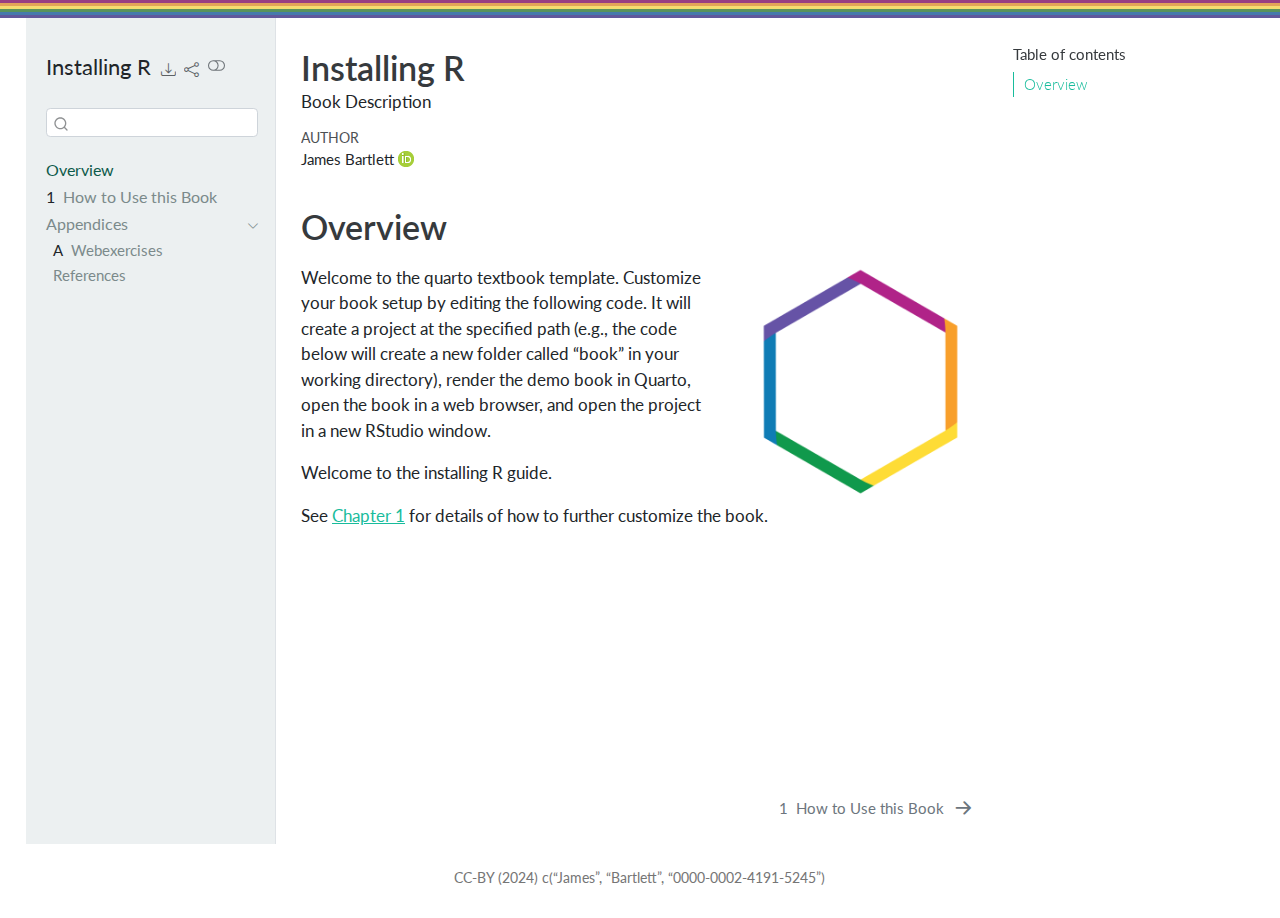
==== docs/index.html @ fb4a8260 "Change initial folder" ====
<!DOCTYPE html>
<html xmlns="http://www.w3.org/1999/xhtml" lang="en" xml:lang="en"><head>

<meta charset="utf-8">
<meta name="generator" content="quarto-1.3.353">

<meta name="viewport" content="width=device-width, initial-scale=1.0, user-scalable=yes">

<meta name="description" content="Book Description">

<title>Installing R</title>
<style>
code{white-space: pre-wrap;}
span.smallcaps{font-variant: small-caps;}
div.columns{display: flex; gap: min(4vw, 1.5em);}
div.column{flex: auto; overflow-x: auto;}
div.hanging-indent{margin-left: 1.5em; text-indent: -1.5em;}
ul.task-list{list-style: none;}
ul.task-list li input[type="checkbox"] {
  width: 0.8em;
  margin: 0 0.8em 0.2em -1em; /* quarto-specific, see https://github.com/quarto-dev/quarto-cli/issues/4556 */ 
  vertical-align: middle;
}
</style>


<script src="site_libs/quarto-nav/quarto-nav.js"></script>
<script src="site_libs/clipboard/clipboard.min.js"></script>
<script src="site_libs/quarto-search/autocomplete.umd.js"></script>
<script src="site_libs/quarto-search/fuse.min.js"></script>
<script src="site_libs/quarto-search/quarto-search.js"></script>
<meta name="quarto:offset" content="./">
<link href="./instructions.html" rel="next">
<link href="./images/logos/logo.png" rel="icon" type="image/png">
<script src="site_libs/quarto-html/quarto.js"></script>
<script src="site_libs/quarto-html/popper.min.js"></script>
<script src="site_libs/quarto-html/tippy.umd.min.js"></script>
<script src="site_libs/quarto-html/anchor.min.js"></script>
<link href="site_libs/quarto-html/tippy.css" rel="stylesheet">
<link href="site_libs/quarto-html/quarto-syntax-highlighting.css" rel="stylesheet" class="quarto-color-scheme" id="quarto-text-highlighting-styles">
<link href="site_libs/quarto-html/quarto-syntax-highlighting-dark.css" rel="prefetch" class="quarto-color-scheme quarto-color-alternate" id="quarto-text-highlighting-styles">
<script src="site_libs/bootstrap/bootstrap.min.js"></script>
<link href="site_libs/bootstrap/bootstrap-icons.css" rel="stylesheet">
<link href="site_libs/bootstrap/bootstrap.min.css" rel="stylesheet" class="quarto-color-scheme" id="quarto-bootstrap" data-mode="light">
<link href="site_libs/bootstrap/bootstrap-dark.min.css" rel="prefetch" class="quarto-color-scheme quarto-color-alternate" id="quarto-bootstrap" data-mode="dark">
<script id="quarto-search-options" type="application/json">{
  "location": "sidebar",
  "copy-button": false,
  "collapse-after": 3,
  "panel-placement": "start",
  "type": "textbox",
  "limit": 20,
  "language": {
    "search-no-results-text": "No results",
    "search-matching-documents-text": "matching documents",
    "search-copy-link-title": "Copy link to search",
    "search-hide-matches-text": "Hide additional matches",
    "search-more-match-text": "more match in this document",
    "search-more-matches-text": "more matches in this document",
    "search-clear-button-title": "Clear",
    "search-detached-cancel-button-title": "Cancel",
    "search-submit-button-title": "Submit"
  }
}</script>


<link rel="stylesheet" href="https://use.fontawesome.com/releases/v5.13.0/css/all.css">
<link rel="stylesheet" href="include/booktem.css">
<link rel="stylesheet" href="include/webex.css">
<link rel="stylesheet" href="include/glossary.css">
<link rel="stylesheet" href="include/style.css">
</head>

<body class="nav-sidebar floating">

<div id="quarto-search-results"></div>
  <header id="quarto-header" class="headroom fixed-top">
  <nav class="quarto-secondary-nav">
    <div class="container-fluid d-flex">
      <button type="button" class="quarto-btn-toggle btn" data-bs-toggle="collapse" data-bs-target="#quarto-sidebar,#quarto-sidebar-glass" aria-controls="quarto-sidebar" aria-expanded="false" aria-label="Toggle sidebar navigation" onclick="if (window.quartoToggleHeadroom) { window.quartoToggleHeadroom(); }">
        <i class="bi bi-layout-text-sidebar-reverse"></i>
      </button>
      <nav class="quarto-page-breadcrumbs" aria-label="breadcrumb"><ol class="breadcrumb"><li class="breadcrumb-item"><a href="./index.html">Overview</a></li></ol></nav>
      <a class="flex-grow-1" role="button" data-bs-toggle="collapse" data-bs-target="#quarto-sidebar,#quarto-sidebar-glass" aria-controls="quarto-sidebar" aria-expanded="false" aria-label="Toggle sidebar navigation" onclick="if (window.quartoToggleHeadroom) { window.quartoToggleHeadroom(); }">      
      </a>
      <button type="button" class="btn quarto-search-button" aria-label="Search" onclick="window.quartoOpenSearch();">
        <i class="bi bi-search"></i>
      </button>
    </div>
  </nav>
</header>
<!-- content -->
<div id="quarto-content" class="quarto-container page-columns page-rows-contents page-layout-article">
<!-- sidebar -->
  <nav id="quarto-sidebar" class="sidebar collapse collapse-horizontal sidebar-navigation floating overflow-auto">
    <div class="pt-lg-2 mt-2 text-left sidebar-header">
    <div class="sidebar-title mb-0 py-0">
      <a href="./">Installing R</a> 
        <div class="sidebar-tools-main tools-wide">
    <div class="dropdown">
      <a href="" title="Download" id="quarto-navigation-tool-dropdown-0" class="quarto-navigation-tool dropdown-toggle px-1" data-bs-toggle="dropdown" aria-expanded="false" aria-label="Download"><i class="bi bi-download"></i></a>
      <ul class="dropdown-menu" aria-labelledby="quarto-navigation-tool-dropdown-0">
          <li>
            <a class="dropdown-item sidebar-tools-main-item" href="./Installing-R.pdf">
              <i class="bi bi-bi-file-pdf pe-1"></i>
            Download PDF
            </a>
          </li>
          <li>
            <a class="dropdown-item sidebar-tools-main-item" href="./Installing-R.epub">
              <i class="bi bi-bi-journal pe-1"></i>
            Download ePub
            </a>
          </li>
      </ul>
    </div>
    <div class="dropdown">
      <a href="" title="Share" id="quarto-navigation-tool-dropdown-1" class="quarto-navigation-tool dropdown-toggle px-1" data-bs-toggle="dropdown" aria-expanded="false" aria-label="Share"><i class="bi bi-share"></i></a>
      <ul class="dropdown-menu" aria-labelledby="quarto-navigation-tool-dropdown-1">
          <li>
            <a class="dropdown-item sidebar-tools-main-item" href="https://twitter.com/intent/tweet?url=|url|">
              <i class="bi bi-bi-twitter pe-1"></i>
            Twitter
            </a>
          </li>
          <li>
            <a class="dropdown-item sidebar-tools-main-item" href="https://www.facebook.com/sharer/sharer.php?u=|url|">
              <i class="bi bi-bi-facebook pe-1"></i>
            Facebook
            </a>
          </li>
          <li>
            <a class="dropdown-item sidebar-tools-main-item" href="https://www.linkedin.com/sharing/share-offsite/?url=|url|">
              <i class="bi bi-bi-linkedin pe-1"></i>
            LinkedIn
            </a>
          </li>
      </ul>
    </div>
  <a href="" class="quarto-color-scheme-toggle quarto-navigation-tool  px-1" onclick="window.quartoToggleColorScheme(); return false;" title="Toggle dark mode"><i class="bi"></i></a>
</div>
    </div>
      </div>
        <div class="mt-2 flex-shrink-0 align-items-center">
        <div class="sidebar-search">
        <div id="quarto-search" class="" title="Search"></div>
        </div>
        </div>
    <div class="sidebar-menu-container"> 
    <ul class="list-unstyled mt-1">
        <li class="sidebar-item">
  <div class="sidebar-item-container"> 
  <a href="./index.html" class="sidebar-item-text sidebar-link active">
 <span class="menu-text">Overview</span></a>
  </div>
</li>
        <li class="sidebar-item">
  <div class="sidebar-item-container"> 
  <a href="./instructions.html" class="sidebar-item-text sidebar-link">
 <span class="menu-text"><span class="chapter-number">1</span>&nbsp; <span class="chapter-title">How to Use this Book</span></span></a>
  </div>
</li>
        <li class="sidebar-item sidebar-item-section">
      <div class="sidebar-item-container"> 
            <a class="sidebar-item-text sidebar-link text-start" data-bs-toggle="collapse" data-bs-target="#quarto-sidebar-section-1" aria-expanded="true">
 <span class="menu-text">Appendices</span></a>
          <a class="sidebar-item-toggle text-start" data-bs-toggle="collapse" data-bs-target="#quarto-sidebar-section-1" aria-expanded="true" aria-label="Toggle section">
            <i class="bi bi-chevron-right ms-2"></i>
          </a> 
      </div>
      <ul id="quarto-sidebar-section-1" class="collapse list-unstyled sidebar-section depth1 show">  
          <li class="sidebar-item">
  <div class="sidebar-item-container"> 
  <a href="./webexercises.html" class="sidebar-item-text sidebar-link">
 <span class="menu-text"><span class="chapter-number">A</span>&nbsp; <span class="chapter-title">Webexercises</span></span></a>
  </div>
</li>
          <li class="sidebar-item">
  <div class="sidebar-item-container"> 
  <a href="./references.html" class="sidebar-item-text sidebar-link">
 <span class="menu-text">References</span></a>
  </div>
</li>
      </ul>
  </li>
    </ul>
    </div>
</nav>
<div id="quarto-sidebar-glass" data-bs-toggle="collapse" data-bs-target="#quarto-sidebar,#quarto-sidebar-glass"></div>
<!-- margin-sidebar -->
    <div id="quarto-margin-sidebar" class="sidebar margin-sidebar">
        <nav id="TOC" role="doc-toc" class="toc-active">
    <h2 id="toc-title">Table of contents</h2>
   
  <ul>
  <li><a href="#overview" id="toc-overview" class="nav-link active" data-scroll-target="#overview">Overview</a></li>
  </ul>
</nav>
    </div>
<!-- main -->
<main class="content" id="quarto-document-content">

<header id="title-block-header" class="quarto-title-block default">
<div class="quarto-title">
<h1 class="title">Installing R</h1>
</div>

<div>
  <div class="description">
    Book Description
  </div>
</div>


<div class="quarto-title-meta">

    <div>
    <div class="quarto-title-meta-heading">Author</div>
    <div class="quarto-title-meta-contents">
             <p>James Bartlett <a href="https://orcid.org/0000-0002-4191-5245" class="quarto-title-author-orcid"> <img src="[data-uri]"></a></p>
          </div>
  </div>
    
  
    
  </div>
  

</header>


<section id="overview" class="level1 unnumbered">
<h1 class="unnumbered">Overview</h1><p><img src="images/logos/logo.png" title="Installing R" class="quarto-cover-image img-fluid"></p>
<p>Welcome to the quarto textbook template. Customize your book setup by editing the following code. It will create a project at the specified path (e.g., the code below will create a new folder called “book” in your working directory), render the demo book in Quarto, open the book in a web browser, and open the project in a new RStudio window.</p>
<p>Welcome to the installing R guide.</p>
<p>See <a href="instructions.html"><span>Chapter&nbsp;1</span></a> for details of how to further customize the book.</p>


</section>

</main> <!-- /main -->
<script>

/* update total correct if #webex-total_correct exists */
update_total_correct = function() {
  console.log("webex: update total_correct");

  var t = document.getElementsByClassName("webex-total_correct");
  for (var i = 0; i < t.length; i++) {
    p = t[i].parentElement;
    var correct = p.getElementsByClassName("webex-correct").length;
    var solvemes = p.getElementsByClassName("webex-solveme").length;
    var radiogroups = p.getElementsByClassName("webex-radiogroup").length;
    var selects = p.getElementsByClassName("webex-select").length;

    t[i].innerHTML = correct + " of " + (solvemes + radiogroups + selects) + " correct";
  }
}

/* webex-solution button toggling function */
b_func = function() {
  console.log("webex: toggle hide");

  var cl = this.parentElement.classList;
  if (cl.contains('open')) {
    cl.remove("open");
  } else {
    cl.add("open");
  }
}

/* check answers */
check_func = function() {
  console.log("webex: check answers");

  var cl = this.parentElement.classList;
  if (cl.contains('unchecked')) {
    cl.remove("unchecked");
    this.innerHTML = "Hide Answers";
  } else {
    cl.add("unchecked");
    this.innerHTML = "Show Answers";
  }
}

/* function for checking solveme answers */
solveme_func = function(e) {
  console.log("webex: check solveme");

  var real_answers = JSON.parse(this.dataset.answer);
  var my_answer = this.value;
  var cl = this.classList;
  if (cl.contains("ignorecase")) {
    my_answer = my_answer.toLowerCase();
  }
  if (cl.contains("nospaces")) {
    my_answer = my_answer.replace(/ /g, "")
  }

  if (my_answer == "") {
    cl.remove("webex-correct");
    cl.remove("webex-incorrect");
  } else if (real_answers.includes(my_answer)) {
    cl.add("webex-correct");
    cl.remove("webex-incorrect");
  } else {
    cl.add("webex-incorrect");
    cl.remove("webex-correct");
  }

  // match numeric answers within a specified tolerance
  if(this.dataset.tol > 0){
    var tol = JSON.parse(this.dataset.tol);
    var matches = real_answers.map(x => Math.abs(x - my_answer) < tol)
    if (matches.reduce((a, b) => a + b, 0) > 0) {
      cl.add("webex-correct");
    } else {
      cl.remove("webex-correct");
    }
  }

  // added regex bit
  if (cl.contains("regex")){
    answer_regex = RegExp(real_answers.join("|"))
    if (answer_regex.test(my_answer)) {
      cl.add("webex-correct");
    }
  }

  update_total_correct();
}

/* function for checking select answers */
select_func = function(e) {
  console.log("webex: check select");

  var cl = this.classList

  /* add style */
  cl.remove("webex-incorrect");
  cl.remove("webex-correct");
  if (this.value == "answer") {
    cl.add("webex-correct");
  } else if (this.value != "blank") {
    cl.add("webex-incorrect");
  }

  update_total_correct();
}

/* function for checking radiogroups answers */
radiogroups_func = function(e) {
  console.log("webex: check radiogroups");

  var checked_button = document.querySelector('input[name=' + this.id + ']:checked');
  var cl = checked_button.parentElement.classList;
  var labels = checked_button.parentElement.parentElement.children;

  /* get rid of styles */
  for (i = 0; i < labels.length; i++) {
    labels[i].classList.remove("webex-incorrect");
    labels[i].classList.remove("webex-correct");
  }

  /* add style */
  if (checked_button.value == "answer") {
    cl.add("webex-correct");
  } else {
    cl.add("webex-incorrect");
  }

  update_total_correct();
}

window.onload = function() {
  console.log("webex onload");
  /* set up solution buttons */
  var buttons = document.getElementsByTagName("button");

  for (var i = 0; i < buttons.length; i++) {
    if (buttons[i].parentElement.classList.contains('webex-solution')) {
      buttons[i].onclick = b_func;
    }
  }

  var check_sections = document.getElementsByClassName("webex-check");
  console.log("check:", check_sections.length);
  for (var i = 0; i < check_sections.length; i++) {
    check_sections[i].classList.add("unchecked");

    let btn = document.createElement("button");
    btn.innerHTML = "Show Answers";
    btn.classList.add("webex-check-button");
    btn.onclick = check_func;
    check_sections[i].appendChild(btn);

    let spn = document.createElement("span");
    spn.classList.add("webex-total_correct");
    check_sections[i].appendChild(spn);
  }

  /* set up webex-solveme inputs */
  var solveme = document.getElementsByClassName("webex-solveme");

  for (var i = 0; i < solveme.length; i++) {
    /* make sure input boxes don't auto-anything */
    solveme[i].setAttribute("autocomplete","off");
    solveme[i].setAttribute("autocorrect", "off");
    solveme[i].setAttribute("autocapitalize", "off");
    solveme[i].setAttribute("spellcheck", "false");
    solveme[i].value = "";

    /* adjust answer for ignorecase or nospaces */
    var cl = solveme[i].classList;
    var real_answer = solveme[i].dataset.answer;
    if (cl.contains("ignorecase")) {
      real_answer = real_answer.toLowerCase();
    }
    if (cl.contains("nospaces")) {
      real_answer = real_answer.replace(/ /g, "");
    }
    solveme[i].dataset.answer = real_answer;

    /* attach checking function */
    solveme[i].onkeyup = solveme_func;
    solveme[i].onchange = solveme_func;

    solveme[i].insertAdjacentHTML("afterend", " <span class='webex-icon'></span>")
  }

  /* set up radiogroups */
  var radiogroups = document.getElementsByClassName("webex-radiogroup");
  for (var i = 0; i < radiogroups.length; i++) {
    radiogroups[i].onchange = radiogroups_func;
  }

  /* set up selects */
  var selects = document.getElementsByClassName("webex-select");
  for (var i = 0; i < selects.length; i++) {
    selects[i].onchange = select_func;
    selects[i].insertAdjacentHTML("afterend", " <span class='webex-icon'></span>")
  }

  update_total_correct();
}

</script>
<script>
// open rdrr links externally ----

var exlinks = document.querySelectorAll("a[href^='https://rdrr.io']");
var exlink_func = function(){
  window.open(this.href);
  return false;
};
for (var i = 0; i < exlinks.length; i++) {
    exlinks[i].addEventListener('click', exlink_func, false);
}

// visible second sidebar in mobile ----

function move_sidebar() {
  var toc = document.getElementById("TOC");
  var small_sidebar = document.querySelector("#quarto-sidebar .sidebar-menu-container");
  var right_sidebar = document.getElementById("quarto-margin-sidebar");

  if (window.innerWidth < 768) {
    small_sidebar.append(toc);
  } else {
    right_sidebar.append(toc);
  }
}
move_sidebar();
window.onresize = move_sidebar;
</script>
<script id="quarto-html-after-body" type="application/javascript">
window.document.addEventListener("DOMContentLoaded", function (event) {
  const toggleBodyColorMode = (bsSheetEl) => {
    const mode = bsSheetEl.getAttribute("data-mode");
    const bodyEl = window.document.querySelector("body");
    if (mode === "dark") {
      bodyEl.classList.add("quarto-dark");
      bodyEl.classList.remove("quarto-light");
    } else {
      bodyEl.classList.add("quarto-light");
      bodyEl.classList.remove("quarto-dark");
    }
  }
  const toggleBodyColorPrimary = () => {
    const bsSheetEl = window.document.querySelector("link#quarto-bootstrap");
    if (bsSheetEl) {
      toggleBodyColorMode(bsSheetEl);
    }
  }
  toggleBodyColorPrimary();  
  const disableStylesheet = (stylesheets) => {
    for (let i=0; i < stylesheets.length; i++) {
      const stylesheet = stylesheets[i];
      stylesheet.rel = 'prefetch';
    }
  }
  const enableStylesheet = (stylesheets) => {
    for (let i=0; i < stylesheets.length; i++) {
      const stylesheet = stylesheets[i];
      stylesheet.rel = 'stylesheet';
    }
  }
  const manageTransitions = (selector, allowTransitions) => {
    const els = window.document.querySelectorAll(selector);
    for (let i=0; i < els.length; i++) {
      const el = els[i];
      if (allowTransitions) {
        el.classList.remove('notransition');
      } else {
        el.classList.add('notransition');
      }
    }
  }
  const toggleColorMode = (alternate) => {
    // Switch the stylesheets
    const alternateStylesheets = window.document.querySelectorAll('link.quarto-color-scheme.quarto-color-alternate');
    manageTransitions('#quarto-margin-sidebar .nav-link', false);
    if (alternate) {
      enableStylesheet(alternateStylesheets);
      for (const sheetNode of alternateStylesheets) {
        if (sheetNode.id === "quarto-bootstrap") {
          toggleBodyColorMode(sheetNode);
        }
      }
    } else {
      disableStylesheet(alternateStylesheets);
      toggleBodyColorPrimary();
    }
    manageTransitions('#quarto-margin-sidebar .nav-link', true);
    // Switch the toggles
    const toggles = window.document.querySelectorAll('.quarto-color-scheme-toggle');
    for (let i=0; i < toggles.length; i++) {
      const toggle = toggles[i];
      if (toggle) {
        if (alternate) {
          toggle.classList.add("alternate");     
        } else {
          toggle.classList.remove("alternate");
        }
      }
    }
    // Hack to workaround the fact that safari doesn't
    // properly recolor the scrollbar when toggling (#1455)
    if (navigator.userAgent.indexOf('Safari') > 0 && navigator.userAgent.indexOf('Chrome') == -1) {
      manageTransitions("body", false);
      window.scrollTo(0, 1);
      setTimeout(() => {
        window.scrollTo(0, 0);
        manageTransitions("body", true);
      }, 40);  
    }
  }
  const isFileUrl = () => { 
    return window.location.protocol === 'file:';
  }
  const hasAlternateSentinel = () => {  
    let styleSentinel = getColorSchemeSentinel();
    if (styleSentinel !== null) {
      return styleSentinel === "alternate";
    } else {
      return false;
    }
  }
  const setStyleSentinel = (alternate) => {
    const value = alternate ? "alternate" : "default";
    if (!isFileUrl()) {
      window.localStorage.setItem("quarto-color-scheme", value);
    } else {
      localAlternateSentinel = value;
    }
  }
  const getColorSchemeSentinel = () => {
    if (!isFileUrl()) {
      const storageValue = window.localStorage.getItem("quarto-color-scheme");
      return storageValue != null ? storageValue : localAlternateSentinel;
    } else {
      return localAlternateSentinel;
    }
  }
  let localAlternateSentinel = 'default';
  // Dark / light mode switch
  window.quartoToggleColorScheme = () => {
    // Read the current dark / light value 
    let toAlternate = !hasAlternateSentinel();
    toggleColorMode(toAlternate);
    setStyleSentinel(toAlternate);
  };
  // Ensure there is a toggle, if there isn't float one in the top right
  if (window.document.querySelector('.quarto-color-scheme-toggle') === null) {
    const a = window.document.createElement('a');
    a.classList.add('top-right');
    a.classList.add('quarto-color-scheme-toggle');
    a.href = "";
    a.onclick = function() { try { window.quartoToggleColorScheme(); } catch {} return false; };
    const i = window.document.createElement("i");
    i.classList.add('bi');
    a.appendChild(i);
    window.document.body.appendChild(a);
  }
  // Switch to dark mode if need be
  if (hasAlternateSentinel()) {
    toggleColorMode(true);
  } else {
    toggleColorMode(false);
  }
  const icon = "";
  const anchorJS = new window.AnchorJS();
  anchorJS.options = {
    placement: 'right',
    icon: icon
  };
  anchorJS.add('.anchored');
  const isCodeAnnotation = (el) => {
    for (const clz of el.classList) {
      if (clz.startsWith('code-annotation-')) {                     
        return true;
      }
    }
    return false;
  }
  const clipboard = new window.ClipboardJS('.code-copy-button', {
    text: function(trigger) {
      const codeEl = trigger.previousElementSibling.cloneNode(true);
      for (const childEl of codeEl.children) {
        if (isCodeAnnotation(childEl)) {
          childEl.remove();
        }
      }
      return codeEl.innerText;
    }
  });
  clipboard.on('success', function(e) {
    // button target
    const button = e.trigger;
    // don't keep focus
    button.blur();
    // flash "checked"
    button.classList.add('code-copy-button-checked');
    var currentTitle = button.getAttribute("title");
    button.setAttribute("title", "Copied!");
    let tooltip;
    if (window.bootstrap) {
      button.setAttribute("data-bs-toggle", "tooltip");
      button.setAttribute("data-bs-placement", "left");
      button.setAttribute("data-bs-title", "Copied!");
      tooltip = new bootstrap.Tooltip(button, 
        { trigger: "manual", 
          customClass: "code-copy-button-tooltip",
          offset: [0, -8]});
      tooltip.show();    
    }
    setTimeout(function() {
      if (tooltip) {
        tooltip.hide();
        button.removeAttribute("data-bs-title");
        button.removeAttribute("data-bs-toggle");
        button.removeAttribute("data-bs-placement");
      }
      button.setAttribute("title", currentTitle);
      button.classList.remove('code-copy-button-checked');
    }, 1000);
    // clear code selection
    e.clearSelection();
  });
  function tippyHover(el, contentFn) {
    const config = {
      allowHTML: true,
      content: contentFn,
      maxWidth: 500,
      delay: 100,
      arrow: false,
      appendTo: function(el) {
          return el.parentElement;
      },
      interactive: true,
      interactiveBorder: 10,
      theme: 'quarto',
      placement: 'bottom-start'
    };
    window.tippy(el, config); 
  }
  const noterefs = window.document.querySelectorAll('a[role="doc-noteref"]');
  for (var i=0; i<noterefs.length; i++) {
    const ref = noterefs[i];
    tippyHover(ref, function() {
      // use id or data attribute instead here
      let href = ref.getAttribute('data-footnote-href') || ref.getAttribute('href');
      try { href = new URL(href).hash; } catch {}
      const id = href.replace(/^#\/?/, "");
      const note = window.document.getElementById(id);
      return note.innerHTML;
    });
  }
      let selectedAnnoteEl;
      const selectorForAnnotation = ( cell, annotation) => {
        let cellAttr = 'data-code-cell="' + cell + '"';
        let lineAttr = 'data-code-annotation="' +  annotation + '"';
        const selector = 'span[' + cellAttr + '][' + lineAttr + ']';
        return selector;
      }
      const selectCodeLines = (annoteEl) => {
        const doc = window.document;
        const targetCell = annoteEl.getAttribute("data-target-cell");
        const targetAnnotation = annoteEl.getAttribute("data-target-annotation");
        const annoteSpan = window.document.querySelector(selectorForAnnotation(targetCell, targetAnnotation));
        const lines = annoteSpan.getAttribute("data-code-lines").split(",");
        const lineIds = lines.map((line) => {
          return targetCell + "-" + line;
        })
        let top = null;
        let height = null;
        let parent = null;
        if (lineIds.length > 0) {
            //compute the position of the single el (top and bottom and make a div)
            const el = window.document.getElementById(lineIds[0]);
            top = el.offsetTop;
            height = el.offsetHeight;
            parent = el.parentElement.parentElement;
          if (lineIds.length > 1) {
            const lastEl = window.document.getElementById(lineIds[lineIds.length - 1]);
            const bottom = lastEl.offsetTop + lastEl.offsetHeight;
            height = bottom - top;
          }
          if (top !== null && height !== null && parent !== null) {
            // cook up a div (if necessary) and position it 
            let div = window.document.getElementById("code-annotation-line-highlight");
            if (div === null) {
              div = window.document.createElement("div");
              div.setAttribute("id", "code-annotation-line-highlight");
              div.style.position = 'absolute';
              parent.appendChild(div);
            }
            div.style.top = top - 2 + "px";
            div.style.height = height + 4 + "px";
            let gutterDiv = window.document.getElementById("code-annotation-line-highlight-gutter");
            if (gutterDiv === null) {
              gutterDiv = window.document.createElement("div");
              gutterDiv.setAttribute("id", "code-annotation-line-highlight-gutter");
              gutterDiv.style.position = 'absolute';
              const codeCell = window.document.getElementById(targetCell);
              const gutter = codeCell.querySelector('.code-annotation-gutter');
              gutter.appendChild(gutterDiv);
            }
            gutterDiv.style.top = top - 2 + "px";
            gutterDiv.style.height = height + 4 + "px";
          }
          selectedAnnoteEl = annoteEl;
        }
      };
      const unselectCodeLines = () => {
        const elementsIds = ["code-annotation-line-highlight", "code-annotation-line-highlight-gutter"];
        elementsIds.forEach((elId) => {
          const div = window.document.getElementById(elId);
          if (div) {
            div.remove();
          }
        });
        selectedAnnoteEl = undefined;
      };
      // Attach click handler to the DT
      const annoteDls = window.document.querySelectorAll('dt[data-target-cell]');
      for (const annoteDlNode of annoteDls) {
        annoteDlNode.addEventListener('click', (event) => {
          const clickedEl = event.target;
          if (clickedEl !== selectedAnnoteEl) {
            unselectCodeLines();
            const activeEl = window.document.querySelector('dt[data-target-cell].code-annotation-active');
            if (activeEl) {
              activeEl.classList.remove('code-annotation-active');
            }
            selectCodeLines(clickedEl);
            clickedEl.classList.add('code-annotation-active');
          } else {
            // Unselect the line
            unselectCodeLines();
            clickedEl.classList.remove('code-annotation-active');
          }
        });
      }
  const findCites = (el) => {
    const parentEl = el.parentElement;
    if (parentEl) {
      const cites = parentEl.dataset.cites;
      if (cites) {
        return {
          el,
          cites: cites.split(' ')
        };
      } else {
        return findCites(el.parentElement)
      }
    } else {
      return undefined;
    }
  };
  var bibliorefs = window.document.querySelectorAll('a[role="doc-biblioref"]');
  for (var i=0; i<bibliorefs.length; i++) {
    const ref = bibliorefs[i];
    const citeInfo = findCites(ref);
    if (citeInfo) {
      tippyHover(citeInfo.el, function() {
        var popup = window.document.createElement('div');
        citeInfo.cites.forEach(function(cite) {
          var citeDiv = window.document.createElement('div');
          citeDiv.classList.add('hanging-indent');
          citeDiv.classList.add('csl-entry');
          var biblioDiv = window.document.getElementById('ref-' + cite);
          if (biblioDiv) {
            citeDiv.innerHTML = biblioDiv.innerHTML;
          }
          popup.appendChild(citeDiv);
        });
        return popup.innerHTML;
      });
    }
  }
});
</script>
<nav class="page-navigation">
  <div class="nav-page nav-page-previous">
  </div>
  <div class="nav-page nav-page-next">
      <a href="./instructions.html" class="pagination-link">
        <span class="nav-page-text"><span class="chapter-number">1</span>&nbsp; <span class="chapter-title">How to Use this Book</span></span> <i class="bi bi-arrow-right-short"></i>
      </a>
  </div>
</nav>
</div> <!-- /content -->
<footer class="footer">
  <div class="nav-footer">
    <div class="nav-footer-left">
      &nbsp;
    </div>   
    <div class="nav-footer-center">CC-BY (2024) c(“James”, “Bartlett”, “0000-0002-4191-5245”)</div>
    <div class="nav-footer-right">
      &nbsp;
    </div>
  </div>
</footer>



</body></html>
---- docs/site_libs/quarto-html/tippy.css ----
.tippy-box[data-animation=fade][data-state=hidden]{opacity:0}[data-tippy-root]{max-width:calc(100vw - 10px)}.tippy-box{position:relative;background-color:#333;color:#fff;border-radius:4px;font-size:14px;line-height:1.4;white-space:normal;outline:0;transition-property:transform,visibility,opacity}.tippy-box[data-placement^=top]>.tippy-arrow{bottom:0}.tippy-box[data-placement^=top]>.tippy-arrow:before{bottom:-7px;left:0;border-width:8px 8px 0;border-top-color:initial;transform-origin:center top}.tippy-box[data-placement^=bottom]>.tippy-arrow{top:0}.tippy-box[data-placement^=bottom]>.tippy-arrow:before{top:-7px;left:0;border-width:0 8px 8px;border-bottom-color:initial;transform-origin:center bottom}.tippy-box[data-placement^=left]>.tippy-arrow{right:0}.tippy-box[data-placement^=left]>.tippy-arrow:before{border-width:8px 0 8px 8px;border-left-color:initial;right:-7px;transform-origin:center left}.tippy-box[data-placement^=right]>.tippy-arrow{left:0}.tippy-box[data-placement^=right]>.tippy-arrow:before{left:-7px;border-width:8px 8px 8px 0;border-right-color:initial;transform-origin:center right}.tippy-box[data-inertia][data-state=visible]{transition-timing-function:cubic-bezier(.54,1.5,.38,1.11)}.tippy-arrow{width:16px;height:16px;color:#333}.tippy-arrow:before{content:"";position:absolute;border-color:transparent;border-style:solid}.tippy-content{position:relative;padding:5px 9px;z-index:1}
---- docs/site_libs/quarto-html/quarto-syntax-highlighting.css ----
/* quarto syntax highlight colors */
:root {
  --quarto-hl-ot-color: #d91e18;
  --quarto-hl-at-color: #a55a00;
  --quarto-hl-ss-color: #008000;
  --quarto-hl-an-color: #696969;
  --quarto-hl-fu-color: #06287e;
  --quarto-hl-st-color: #008000;
  --quarto-hl-cf-color: #d91e18;
  --quarto-hl-op-color: #00769e;
  --quarto-hl-er-color: #7928a1;
  --quarto-hl-bn-color: #7928a1;
  --quarto-hl-al-color: #7928a1;
  --quarto-hl-va-color: #a55a00;
  --quarto-hl-bu-color: inherit;
  --quarto-hl-ex-color: inherit;
  --quarto-hl-pp-color: #7928a1;
  --quarto-hl-in-color: #696969;
  --quarto-hl-vs-color: #008000;
  --quarto-hl-wa-color: #696969;
  --quarto-hl-do-color: #696969;
  --quarto-hl-im-color: inherit;
  --quarto-hl-ch-color: #008000;
  --quarto-hl-dt-color: #7928a1;
  --quarto-hl-fl-color: #a55a00;
  --quarto-hl-co-color: #696969;
  --quarto-hl-cv-color: #696969;
  --quarto-hl-cn-color: #d91e18;
  --quarto-hl-sc-color: #00769e;
  --quarto-hl-dv-color: #7928a1;
  --quarto-hl-kw-color: #d91e18;
}

/* other quarto variables */
:root {
  --quarto-font-monospace: SFMono-Regular, Menlo, Monaco, Consolas, "Liberation Mono", "Courier New", monospace;
}

pre > code.sourceCode > span {
  color: #545454;
}

code span {
  color: #545454;
}

code.sourceCode > span {
  color: #545454;
}

div.sourceCode,
div.sourceCode pre.sourceCode {
  color: #545454;
}

code span.ot {
  color: #d91e18;
  font-style: inherit;
}

code span.at {
  color: #a55a00;
  font-style: inherit;
}

code span.ss {
  color: #008000;
  font-style: inherit;
}

code span.an {
  color: #696969;
  font-style: inherit;
}

code span.fu {
  color: #06287e;
  font-style: inherit;
}

code span.st {
  color: #008000;
  font-style: inherit;
}

code span.cf {
  color: #d91e18;
  font-style: inherit;
}

code span.op {
  color: #00769e;
  font-style: inherit;
}

code span.er {
  color: #7928a1;
  font-style: inherit;
}

code span.bn {
  color: #7928a1;
  font-style: inherit;
}

code span.al {
  color: #7928a1;
  font-style: inherit;
}

code span.va {
  color: #a55a00;
  font-style: inherit;
}

code span.bu {
  font-style: inherit;
}

code span.ex {
  font-style: inherit;
}

code span.pp {
  color: #7928a1;
  font-style: inherit;
}

code span.in {
  color: #696969;
  font-style: inherit;
}

code span.vs {
  color: #008000;
  font-style: inherit;
}

code span.wa {
  color: #696969;
  font-style: italic;
}

code span.do {
  color: #696969;
  font-style: italic;
}

code span.im {
  font-style: inherit;
}

code span.ch {
  color: #008000;
  font-style: inherit;
}

code span.dt {
  color: #7928a1;
  font-style: inherit;
}

code span.fl {
  color: #a55a00;
  font-style: inherit;
}

code span.co {
  color: #696969;
  font-style: inherit;
}

code span.cv {
  color: #696969;
  font-style: italic;
}

code span.cn {
  color: #d91e18;
  font-style: inherit;
}

code span.sc {
  color: #00769e;
  font-style: inherit;
}

code span.dv {
  color: #7928a1;
  font-style: inherit;
}

code span.kw {
  color: #d91e18;
  font-style: inherit;
}

.prevent-inlining {
  content: "</";
}

/*# sourceMappingURL=debc5d5d77c3f9108843748ff7464032.css.map */
---- docs/site_libs/quarto-html/quarto-syntax-highlighting-dark.css ----
/* quarto syntax highlight colors */
:root {
  --quarto-hl-ot-color: #ffa07a;
  --quarto-hl-at-color: #ffd700;
  --quarto-hl-ss-color: #abe338;
  --quarto-hl-an-color: #d4d0ab;
  --quarto-hl-fu-color: #ffd700;
  --quarto-hl-st-color: #abe338;
  --quarto-hl-cf-color: #ffa07a;
  --quarto-hl-op-color: #00e0e0;
  --quarto-hl-er-color: #dcc6e0;
  --quarto-hl-bn-color: #dcc6e0;
  --quarto-hl-al-color: #dcc6e0;
  --quarto-hl-va-color: #f5ab35;
  --quarto-hl-bu-color: #f5ab35;
  --quarto-hl-ex-color: #ffd700;
  --quarto-hl-pp-color: #dcc6e0;
  --quarto-hl-in-color: #d4d0ab;
  --quarto-hl-vs-color: #abe338;
  --quarto-hl-wa-color: #d4d0ab;
  --quarto-hl-do-color: #d4d0ab;
  --quarto-hl-im-color: #f8f8f2;
  --quarto-hl-ch-color: #abe338;
  --quarto-hl-dt-color: #dcc6e0;
  --quarto-hl-fl-color: #f5ab35;
  --quarto-hl-co-color: #d4d0ab;
  --quarto-hl-cv-color: #d4d0ab;
  --quarto-hl-cn-color: #ffa07a;
  --quarto-hl-sc-color: #00e0e0;
  --quarto-hl-dv-color: #dcc6e0;
  --quarto-hl-kw-color: #ffa07a;
}

/* other quarto variables */
:root {
  --quarto-font-monospace: SFMono-Regular, Menlo, Monaco, Consolas, "Liberation Mono", "Courier New", monospace;
}

pre > code.sourceCode > span {
  color: #f8f8f2;
}

code span {
  color: #f8f8f2;
}

code.sourceCode > span {
  color: #f8f8f2;
}

div.sourceCode,
div.sourceCode pre.sourceCode {
  color: #f8f8f2;
}

code span.ot {
  color: #ffa07a;
  font-style: inherit;
}

code span.at {
  color: #ffd700;
  font-style: inherit;
}

code span.ss {
  color: #abe338;
  font-style: inherit;
}

code span.an {
  color: #d4d0ab;
  font-style: inherit;
}

code span.fu {
  color: #ffd700;
  font-style: inherit;
}

code span.st {
  color: #abe338;
  font-style: inherit;
}

code span.cf {
  color: #ffa07a;
  font-style: inherit;
}

code span.op {
  color: #00e0e0;
  font-style: inherit;
}

code span.er {
  color: #dcc6e0;
  font-style: inherit;
}

code span.bn {
  color: #dcc6e0;
  font-style: inherit;
}

code span.al {
  color: #dcc6e0;
  font-style: inherit;
}

code span.va {
  color: #f5ab35;
  font-style: inherit;
}

code span.bu {
  color: #f5ab35;
  font-style: inherit;
}

code span.ex {
  color: #ffd700;
  font-style: inherit;
}

code span.pp {
  color: #dcc6e0;
  font-style: inherit;
}

code span.in {
  color: #d4d0ab;
  font-style: inherit;
}

code span.vs {
  color: #abe338;
  font-style: inherit;
}

code span.wa {
  color: #d4d0ab;
  font-style: italic;
}

code span.do {
  color: #d4d0ab;
  font-style: italic;
}

code span.im {
  color: #f8f8f2;
  font-style: inherit;
}

code span.ch {
  color: #abe338;
  font-style: inherit;
}

code span.dt {
  color: #dcc6e0;
  font-style: inherit;
}

code span.fl {
  color: #f5ab35;
  font-style: inherit;
}

code span.co {
  color: #d4d0ab;
  font-style: inherit;
}

code span.cv {
  color: #d4d0ab;
  font-style: italic;
}

code span.cn {
  color: #ffa07a;
  font-style: inherit;
}

code span.sc {
  color: #00e0e0;
  font-style: inherit;
}

code span.dv {
  color: #dcc6e0;
  font-style: inherit;
}

code span.kw {
  color: #ffa07a;
  font-style: inherit;
}

.prevent-inlining {
  content: "</";
}

/*# sourceMappingURL=935a306eefa94366c21e1a970dddb765.css.map */
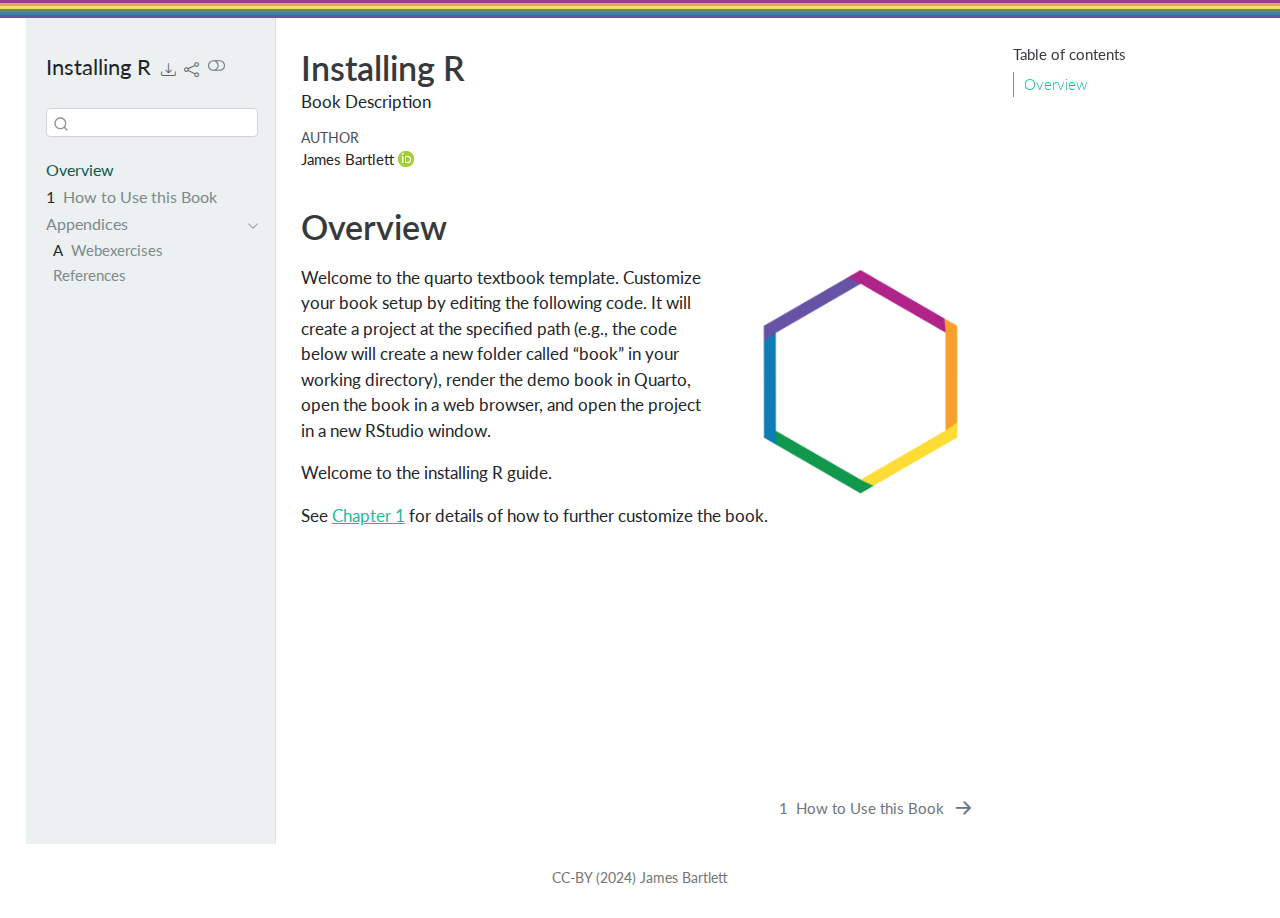
==== commit 216474d9: "Change footer" ====
--- a/docs/index.html
+++ b/docs/index.html
@@ -836,7 +836,7 @@
     <div class="nav-footer-left">
       &nbsp;
     </div>   
-    <div class="nav-footer-center">CC-BY (2024) c(“James”, “Bartlett”, “0000-0002-4191-5245”)</div>
+    <div class="nav-footer-center">CC-BY (2024) James Bartlett</div>
     <div class="nav-footer-right">
       &nbsp;
     </div>
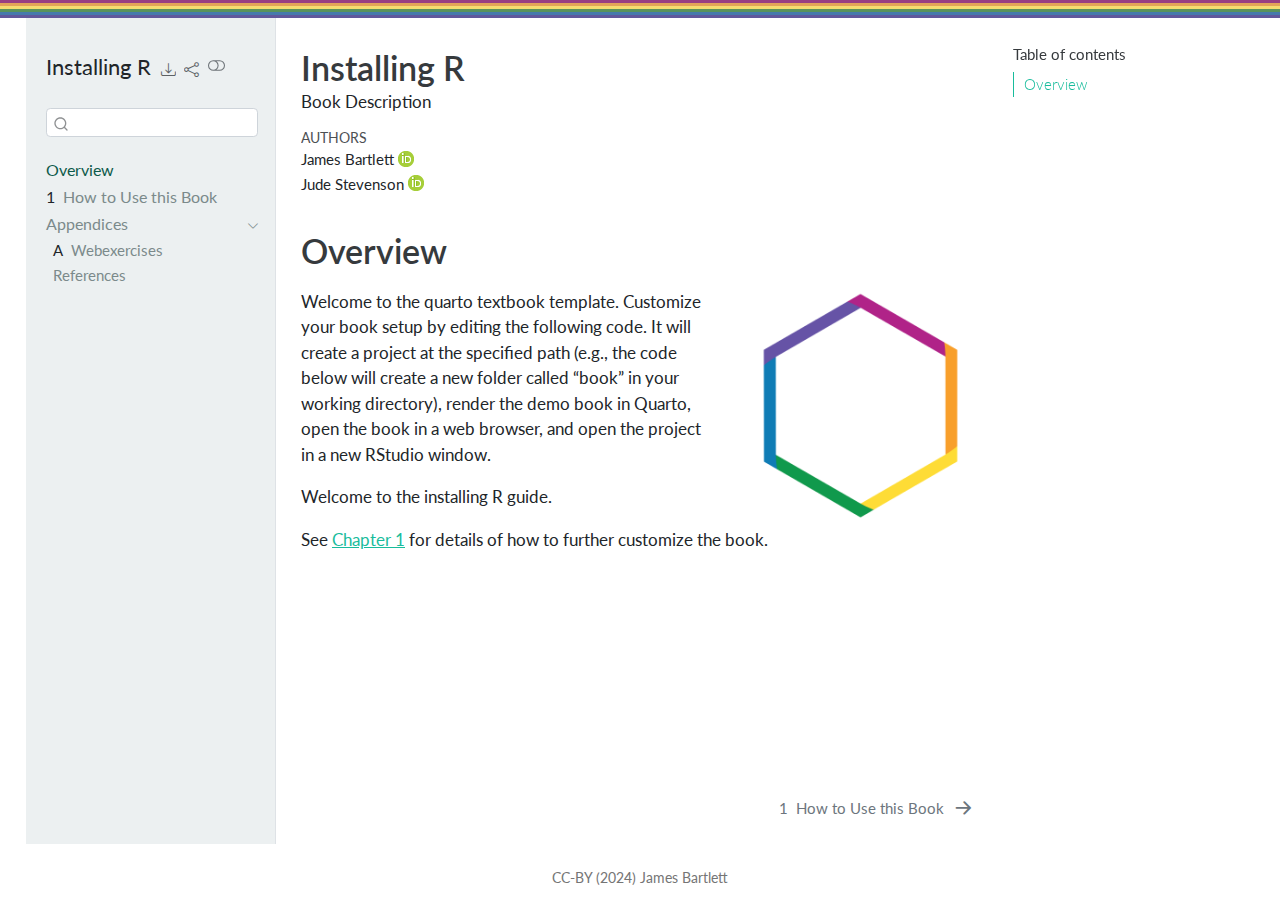
==== commit 06f0df8b: "Add Jude as an author" ====
--- a/docs/index.html
+++ b/docs/index.html
@@ -215,9 +215,10 @@
 <div class="quarto-title-meta">
 
     <div>
-    <div class="quarto-title-meta-heading">Author</div>
+    <div class="quarto-title-meta-heading">Authors</div>
     <div class="quarto-title-meta-contents">
              <p>James Bartlett <a href="https://orcid.org/0000-0002-4191-5245" class="quarto-title-author-orcid"> <img src="[data-uri]"></a></p>
+             <p>Jude Stevenson <a href="https://orcid.org/0000-0002-4191-5245" class="quarto-title-author-orcid"> <img src="[data-uri]"></a></p>
           </div>
   </div>
     
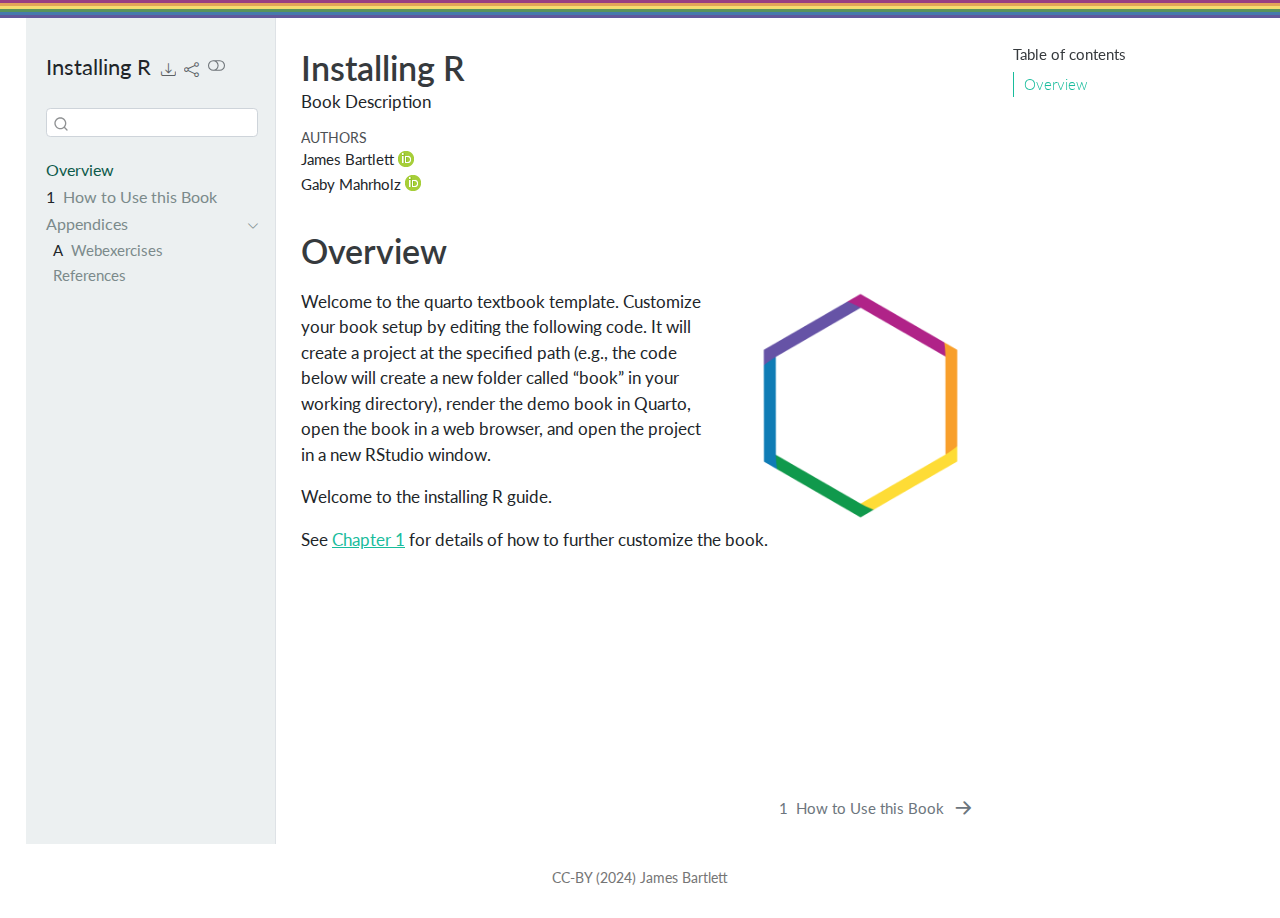
==== commit 00721d9a: "Update footer" ====
--- a/docs/index.html
+++ b/docs/index.html
@@ -218,7 +218,7 @@
     <div class="quarto-title-meta-heading">Authors</div>
     <div class="quarto-title-meta-contents">
              <p>James Bartlett <a href="https://orcid.org/0000-0002-4191-5245" class="quarto-title-author-orcid"> <img src="[data-uri]"></a></p>
-             <p>Jude Stevenson <a href="https://orcid.org/0000-0002-4191-5245" class="quarto-title-author-orcid"> <img src="[data-uri]"></a></p>
+             <p>Gaby Mahrholz <a href="https://orcid.org/0000-0002-4191-5245" class="quarto-title-author-orcid"> <img src="[data-uri]"></a></p>
           </div>
   </div>
     
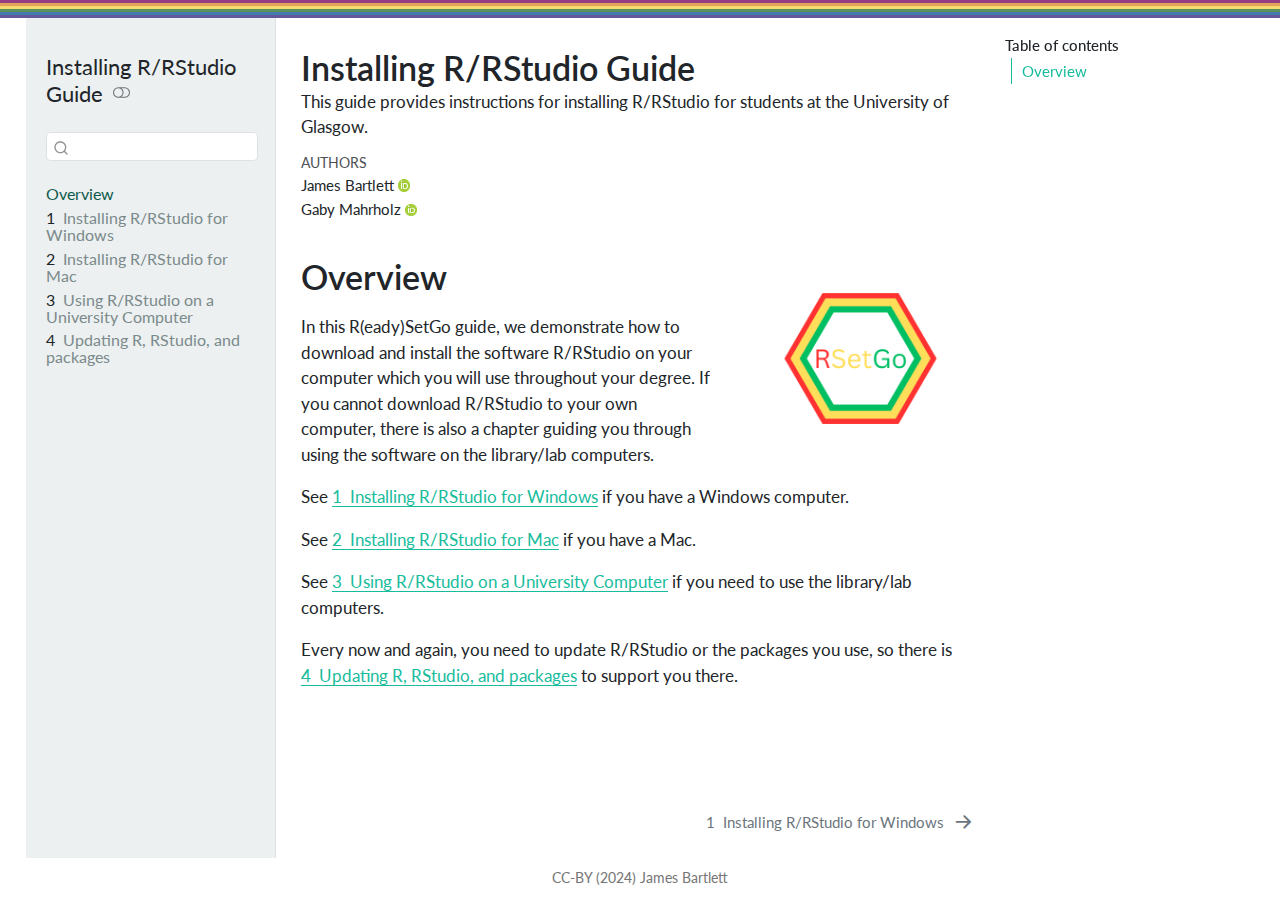
==== commit 1a6d58de: "library computer chapter tidied" ====
--- a/docs/index.html
+++ b/docs/index.html
@@ -2,13 +2,15 @@
 <html xmlns="http://www.w3.org/1999/xhtml" lang="en" xml:lang="en"><head>
 
 <meta charset="utf-8">
-<meta name="generator" content="quarto-1.3.353">
+<meta name="generator" content="quarto-1.4.555">
 
 <meta name="viewport" content="width=device-width, initial-scale=1.0, user-scalable=yes">
 
-<meta name="description" content="Book Description">
-
-<title>Installing R</title>
+<meta name="author" content="James Bartlett">
+<meta name="author" content="Gaby Mahrholz">
+<meta name="description" content="This guide provides instructions for installing R/RStudio for students at the University of Glasgow.">
+
+<title>Installing R/RStudio Guide</title>
 <style>
 code{white-space: pre-wrap;}
 span.smallcaps{font-variant: small-caps;}
@@ -30,7 +32,7 @@
 <script src="site_libs/quarto-search/fuse.min.js"></script>
 <script src="site_libs/quarto-search/quarto-search.js"></script>
 <meta name="quarto:offset" content="./">
-<link href="./instructions.html" rel="next">
+<link href="./installing-r-windows.html" rel="next">
 <link href="./images/logos/logo.png" rel="icon" type="image/png">
 <script src="site_libs/quarto-html/quarto.js"></script>
 <script src="site_libs/quarto-html/popper.min.js"></script>
@@ -43,13 +45,22 @@
 <link href="site_libs/bootstrap/bootstrap-icons.css" rel="stylesheet">
 <link href="site_libs/bootstrap/bootstrap.min.css" rel="stylesheet" class="quarto-color-scheme" id="quarto-bootstrap" data-mode="light">
 <link href="site_libs/bootstrap/bootstrap-dark.min.css" rel="prefetch" class="quarto-color-scheme quarto-color-alternate" id="quarto-bootstrap" data-mode="dark">
+<script src="site_libs/quarto-contrib/glightbox/glightbox.min.js"></script>
+<link href="site_libs/quarto-contrib/glightbox/glightbox.min.css" rel="stylesheet">
+<link href="site_libs/quarto-contrib/glightbox/lightbox.css" rel="stylesheet">
 <script id="quarto-search-options" type="application/json">{
   "location": "sidebar",
   "copy-button": false,
   "collapse-after": 3,
   "panel-placement": "start",
   "type": "textbox",
-  "limit": 20,
+  "limit": 50,
+  "keyboard-shortcut": [
+    "f",
+    "/",
+    "s"
+  ],
+  "show-item-context": false,
   "language": {
     "search-no-results-text": "No results",
     "search-matching-documents-text": "matching documents",
@@ -58,8 +69,10 @@
     "search-more-match-text": "more match in this document",
     "search-more-matches-text": "more matches in this document",
     "search-clear-button-title": "Clear",
+    "search-text-placeholder": "",
     "search-detached-cancel-button-title": "Cancel",
-    "search-submit-button-title": "Submit"
+    "search-submit-button-title": "Submit",
+    "search-label": "Search"
   }
 }</script>
 
@@ -77,13 +90,13 @@
   <header id="quarto-header" class="headroom fixed-top">
   <nav class="quarto-secondary-nav">
     <div class="container-fluid d-flex">
-      <button type="button" class="quarto-btn-toggle btn" data-bs-toggle="collapse" data-bs-target="#quarto-sidebar,#quarto-sidebar-glass" aria-controls="quarto-sidebar" aria-expanded="false" aria-label="Toggle sidebar navigation" onclick="if (window.quartoToggleHeadroom) { window.quartoToggleHeadroom(); }">
+      <button type="button" class="quarto-btn-toggle btn" data-bs-toggle="collapse" data-bs-target=".quarto-sidebar-collapse-item" aria-controls="quarto-sidebar" aria-expanded="false" aria-label="Toggle sidebar navigation" onclick="if (window.quartoToggleHeadroom) { window.quartoToggleHeadroom(); }">
         <i class="bi bi-layout-text-sidebar-reverse"></i>
       </button>
-      <nav class="quarto-page-breadcrumbs" aria-label="breadcrumb"><ol class="breadcrumb"><li class="breadcrumb-item"><a href="./index.html">Overview</a></li></ol></nav>
-      <a class="flex-grow-1" role="button" data-bs-toggle="collapse" data-bs-target="#quarto-sidebar,#quarto-sidebar-glass" aria-controls="quarto-sidebar" aria-expanded="false" aria-label="Toggle sidebar navigation" onclick="if (window.quartoToggleHeadroom) { window.quartoToggleHeadroom(); }">      
-      </a>
-      <button type="button" class="btn quarto-search-button" aria-label="Search" onclick="window.quartoOpenSearch();">
+        <nav class="quarto-page-breadcrumbs" aria-label="breadcrumb"><ol class="breadcrumb"><li class="breadcrumb-item"><a href="./index.html">Overview</a></li></ol></nav>
+        <a class="flex-grow-1" role="button" data-bs-toggle="collapse" data-bs-target=".quarto-sidebar-collapse-item" aria-controls="quarto-sidebar" aria-expanded="false" aria-label="Toggle sidebar navigation" onclick="if (window.quartoToggleHeadroom) { window.quartoToggleHeadroom(); }">      
+        </a>
+      <button type="button" class="btn quarto-search-button" aria-label="" onclick="window.quartoOpenSearch();">
         <i class="bi bi-search"></i>
       </button>
     </div>
@@ -92,51 +105,11 @@
 <!-- content -->
 <div id="quarto-content" class="quarto-container page-columns page-rows-contents page-layout-article">
 <!-- sidebar -->
-  <nav id="quarto-sidebar" class="sidebar collapse collapse-horizontal sidebar-navigation floating overflow-auto">
+  <nav id="quarto-sidebar" class="sidebar collapse collapse-horizontal quarto-sidebar-collapse-item sidebar-navigation floating overflow-auto">
     <div class="pt-lg-2 mt-2 text-left sidebar-header">
     <div class="sidebar-title mb-0 py-0">
-      <a href="./">Installing R</a> 
-        <div class="sidebar-tools-main tools-wide">
-    <div class="dropdown">
-      <a href="" title="Download" id="quarto-navigation-tool-dropdown-0" class="quarto-navigation-tool dropdown-toggle px-1" data-bs-toggle="dropdown" aria-expanded="false" aria-label="Download"><i class="bi bi-download"></i></a>
-      <ul class="dropdown-menu" aria-labelledby="quarto-navigation-tool-dropdown-0">
-          <li>
-            <a class="dropdown-item sidebar-tools-main-item" href="./Installing-R.pdf">
-              <i class="bi bi-bi-file-pdf pe-1"></i>
-            Download PDF
-            </a>
-          </li>
-          <li>
-            <a class="dropdown-item sidebar-tools-main-item" href="./Installing-R.epub">
-              <i class="bi bi-bi-journal pe-1"></i>
-            Download ePub
-            </a>
-          </li>
-      </ul>
-    </div>
-    <div class="dropdown">
-      <a href="" title="Share" id="quarto-navigation-tool-dropdown-1" class="quarto-navigation-tool dropdown-toggle px-1" data-bs-toggle="dropdown" aria-expanded="false" aria-label="Share"><i class="bi bi-share"></i></a>
-      <ul class="dropdown-menu" aria-labelledby="quarto-navigation-tool-dropdown-1">
-          <li>
-            <a class="dropdown-item sidebar-tools-main-item" href="https://twitter.com/intent/tweet?url=|url|">
-              <i class="bi bi-bi-twitter pe-1"></i>
-            Twitter
-            </a>
-          </li>
-          <li>
-            <a class="dropdown-item sidebar-tools-main-item" href="https://www.facebook.com/sharer/sharer.php?u=|url|">
-              <i class="bi bi-bi-facebook pe-1"></i>
-            Facebook
-            </a>
-          </li>
-          <li>
-            <a class="dropdown-item sidebar-tools-main-item" href="https://www.linkedin.com/sharing/share-offsite/?url=|url|">
-              <i class="bi bi-bi-linkedin pe-1"></i>
-            LinkedIn
-            </a>
-          </li>
-      </ul>
-    </div>
+      <a href="./">Installing R/RStudio Guide</a> 
+        <div class="sidebar-tools-main">
   <a href="" class="quarto-color-scheme-toggle quarto-navigation-tool  px-1" onclick="window.quartoToggleColorScheme(); return false;" title="Toggle dark mode"><i class="bi"></i></a>
 </div>
     </div>
@@ -156,37 +129,32 @@
 </li>
         <li class="sidebar-item">
   <div class="sidebar-item-container"> 
-  <a href="./instructions.html" class="sidebar-item-text sidebar-link">
- <span class="menu-text"><span class="chapter-number">1</span>&nbsp; <span class="chapter-title">How to Use this Book</span></span></a>
+  <a href="./installing-r-windows.html" class="sidebar-item-text sidebar-link">
+ <span class="menu-text"><span class="chapter-number">1</span>&nbsp; <span class="chapter-title">Installing R/RStudio for Windows</span></span></a>
   </div>
 </li>
-        <li class="sidebar-item sidebar-item-section">
-      <div class="sidebar-item-container"> 
-            <a class="sidebar-item-text sidebar-link text-start" data-bs-toggle="collapse" data-bs-target="#quarto-sidebar-section-1" aria-expanded="true">
- <span class="menu-text">Appendices</span></a>
-          <a class="sidebar-item-toggle text-start" data-bs-toggle="collapse" data-bs-target="#quarto-sidebar-section-1" aria-expanded="true" aria-label="Toggle section">
-            <i class="bi bi-chevron-right ms-2"></i>
-          </a> 
-      </div>
-      <ul id="quarto-sidebar-section-1" class="collapse list-unstyled sidebar-section depth1 show">  
-          <li class="sidebar-item">
+        <li class="sidebar-item">
   <div class="sidebar-item-container"> 
-  <a href="./webexercises.html" class="sidebar-item-text sidebar-link">
- <span class="menu-text"><span class="chapter-number">A</span>&nbsp; <span class="chapter-title">Webexercises</span></span></a>
+  <a href="./installing-r-mac.html" class="sidebar-item-text sidebar-link">
+ <span class="menu-text"><span class="chapter-number">2</span>&nbsp; <span class="chapter-title">Installing R/RStudio for Mac</span></span></a>
   </div>
 </li>
-          <li class="sidebar-item">
+        <li class="sidebar-item">
   <div class="sidebar-item-container"> 
-  <a href="./references.html" class="sidebar-item-text sidebar-link">
- <span class="menu-text">References</span></a>
+  <a href="./installing-r-library.html" class="sidebar-item-text sidebar-link">
+ <span class="menu-text"><span class="chapter-number">3</span>&nbsp; <span class="chapter-title">Using R/RStudio on a University Computer</span></span></a>
   </div>
 </li>
-      </ul>
-  </li>
+        <li class="sidebar-item">
+  <div class="sidebar-item-container"> 
+  <a href="./updating-r.html" class="sidebar-item-text sidebar-link">
+ <span class="menu-text"><span class="chapter-number">4</span>&nbsp; <span class="chapter-title">Updating R, RStudio, and packages</span></span></a>
+  </div>
+</li>
     </ul>
     </div>
 </nav>
-<div id="quarto-sidebar-glass" data-bs-toggle="collapse" data-bs-target="#quarto-sidebar,#quarto-sidebar-glass"></div>
+<div id="quarto-sidebar-glass" class="quarto-sidebar-collapse-item" data-bs-toggle="collapse" data-bs-target=".quarto-sidebar-collapse-item"></div>
 <!-- margin-sidebar -->
     <div id="quarto-margin-sidebar" class="sidebar margin-sidebar">
         <nav id="TOC" role="doc-toc" class="toc-active">
@@ -202,12 +170,12 @@
 
 <header id="title-block-header" class="quarto-title-block default">
 <div class="quarto-title">
-<h1 class="title">Installing R</h1>
+<h1 class="title">Installing R/RStudio Guide</h1>
 </div>
 
 <div>
   <div class="description">
-    Book Description
+    This guide provides instructions for installing R/RStudio for students at the University of Glasgow.
   </div>
 </div>
 
@@ -227,14 +195,18 @@
   </div>
   
 
+
 </header>
 
 
+<p><a href="images/logos/logo.png" class="lightbox" data-gallery="quarto-lightbox-gallery-1"><img src="images/logos/logo.png" title="Installing R/RStudio Guide" class="quarto-cover-image img-fluid"></a></p>
 <section id="overview" class="level1 unnumbered">
-<h1 class="unnumbered">Overview</h1><p><img src="images/logos/logo.png" title="Installing R" class="quarto-cover-image img-fluid"></p>
-<p>Welcome to the quarto textbook template. Customize your book setup by editing the following code. It will create a project at the specified path (e.g., the code below will create a new folder called “book” in your working directory), render the demo book in Quarto, open the book in a web browser, and open the project in a new RStudio window.</p>
-<p>Welcome to the installing R guide.</p>
-<p>See <a href="instructions.html"><span>Chapter&nbsp;1</span></a> for details of how to further customize the book.</p>
+<h1 class="unnumbered">Overview</h1>
+<p>In this R(eady)SetGo guide, we demonstrate how to download and install the software R/RStudio on your computer which you will use throughout your degree. If you cannot download R/RStudio to your own computer, there is also a chapter guiding you through using the software on the library/lab computers.</p>
+<p>See <a href="installing-r-windows.html" class="quarto-xref"><span>1&nbsp; Installing R/RStudio for Windows</span></a> if you have a Windows computer.</p>
+<p>See <a href="installing-r-mac.html" class="quarto-xref"><span>2&nbsp; Installing R/RStudio for Mac</span></a> if you have a Mac.</p>
+<p>See <a href="installing-r-library.html" class="quarto-xref"><span>3&nbsp; Using R/RStudio on a University Computer</span></a> if you need to use the library/lab computers.</p>
+<p>Every now and again, you need to update R/RStudio or the packages you use, so there is <a href="updating-r.html" class="quarto-xref"><span>4&nbsp; Updating R, RStudio, and packages</span></a> to support you there.</p>
 
 
 </section>
@@ -242,237 +214,470 @@
 </main> <!-- /main -->
 <script>
 
+
+
 /* update total correct if #webex-total_correct exists */
+
 update_total_correct = function() {
+
   console.log("webex: update total_correct");
 
+
+
   var t = document.getElementsByClassName("webex-total_correct");
+
   for (var i = 0; i < t.length; i++) {
+
     p = t[i].parentElement;
+
     var correct = p.getElementsByClassName("webex-correct").length;
+
     var solvemes = p.getElementsByClassName("webex-solveme").length;
+
     var radiogroups = p.getElementsByClassName("webex-radiogroup").length;
+
     var selects = p.getElementsByClassName("webex-select").length;
 
+
+
     t[i].innerHTML = correct + " of " + (solvemes + radiogroups + selects) + " correct";
-  }
+
+  }
+
 }
 
+
+
 /* webex-solution button toggling function */
+
 b_func = function() {
+
   console.log("webex: toggle hide");
 
+
+
   var cl = this.parentElement.classList;
+
   if (cl.contains('open')) {
+
     cl.remove("open");
+
   } else {
+
     cl.add("open");
-  }
+
+  }
+
 }
 
+
+
 /* check answers */
+
 check_func = function() {
+
   console.log("webex: check answers");
 
+
+
   var cl = this.parentElement.classList;
+
   if (cl.contains('unchecked')) {
+
     cl.remove("unchecked");
+
     this.innerHTML = "Hide Answers";
+
   } else {
+
     cl.add("unchecked");
+
     this.innerHTML = "Show Answers";
-  }
+
+  }
+
 }
 
+
+
 /* function for checking solveme answers */
+
 solveme_func = function(e) {
+
   console.log("webex: check solveme");
 
+
+
   var real_answers = JSON.parse(this.dataset.answer);
+
   var my_answer = this.value;
+
   var cl = this.classList;
+
   if (cl.contains("ignorecase")) {
+
     my_answer = my_answer.toLowerCase();
-  }
+
+  }
+
   if (cl.contains("nospaces")) {
+
     my_answer = my_answer.replace(/ /g, "")
-  }
+
+  }
+
+
 
   if (my_answer == "") {
+
     cl.remove("webex-correct");
+
     cl.remove("webex-incorrect");
+
   } else if (real_answers.includes(my_answer)) {
+
     cl.add("webex-correct");
+
     cl.remove("webex-incorrect");
+
   } else {
+
     cl.add("webex-incorrect");
+
     cl.remove("webex-correct");
-  }
+
+  }
+
+
 
   // match numeric answers within a specified tolerance
+
   if(this.dataset.tol > 0){
+
     var tol = JSON.parse(this.dataset.tol);
+
     var matches = real_answers.map(x => Math.abs(x - my_answer) < tol)
+
     if (matches.reduce((a, b) => a + b, 0) > 0) {
+
       cl.add("webex-correct");
+
     } else {
+
       cl.remove("webex-correct");
-    }
-  }
+
+    }
+
+  }
+
+
 
   // added regex bit
+
   if (cl.contains("regex")){
+
     answer_regex = RegExp(real_answers.join("|"))
+
     if (answer_regex.test(my_answer)) {
+
       cl.add("webex-correct");
-    }
-  }
+
+    }
+
+  }
+
+
 
   update_total_correct();
+
 }
 
+
+
 /* function for checking select answers */
+
 select_func = function(e) {
+
   console.log("webex: check select");
 
+
+
   var cl = this.classList
 
+
+
   /* add style */
+
   cl.remove("webex-incorrect");
+
   cl.remove("webex-correct");
+
   if (this.value == "answer") {
+
     cl.add("webex-correct");
+
   } else if (this.value != "blank") {
+
     cl.add("webex-incorrect");
-  }
+
+  }
+
+
 
   update_total_correct();
+
 }
 
+
+
 /* function for checking radiogroups answers */
+
 radiogroups_func = function(e) {
+
   console.log("webex: check radiogroups");
 
+
+
   var checked_button = document.querySelector('input[name=' + this.id + ']:checked');
+
   var cl = checked_button.parentElement.classList;
+
   var labels = checked_button.parentElement.parentElement.children;
 
+
+
   /* get rid of styles */
+
   for (i = 0; i < labels.length; i++) {
+
     labels[i].classList.remove("webex-incorrect");
+
     labels[i].classList.remove("webex-correct");
-  }
+
+  }
+
+
 
   /* add style */
+
   if (checked_button.value == "answer") {
+
     cl.add("webex-correct");
+
   } else {
+
     cl.add("webex-incorrect");
-  }
+
+  }
+
+
 
   update_total_correct();
+
 }
 
+
+
 window.onload = function() {
+
   console.log("webex onload");
+
   /* set up solution buttons */
+
   var buttons = document.getElementsByTagName("button");
 
+
+
   for (var i = 0; i < buttons.length; i++) {
+
     if (buttons[i].parentElement.classList.contains('webex-solution')) {
+
       buttons[i].onclick = b_func;
-    }
-  }
+
+    }
+
+  }
+
+
 
   var check_sections = document.getElementsByClassName("webex-check");
+
   console.log("check:", check_sections.length);
+
   for (var i = 0; i < check_sections.length; i++) {
+
     check_sections[i].classList.add("unchecked");
 
+
+
     let btn = document.createElement("button");
+
     btn.innerHTML = "Show Answers";
+
     btn.classList.add("webex-check-button");
+
     btn.onclick = check_func;
+
     check_sections[i].appendChild(btn);
 
+
+
     let spn = document.createElement("span");
+
     spn.classList.add("webex-total_correct");
+
     check_sections[i].appendChild(spn);
-  }
+
+  }
+
+
 
   /* set up webex-solveme inputs */
+
   var solveme = document.getElementsByClassName("webex-solveme");
 
+
+
   for (var i = 0; i < solveme.length; i++) {
+
     /* make sure input boxes don't auto-anything */
+
     solveme[i].setAttribute("autocomplete","off");
+
     solveme[i].setAttribute("autocorrect", "off");
+
     solveme[i].setAttribute("autocapitalize", "off");
+
     solveme[i].setAttribute("spellcheck", "false");
+
     solveme[i].value = "";
 
+
+
     /* adjust answer for ignorecase or nospaces */
+
     var cl = solveme[i].classList;
+
     var real_answer = solveme[i].dataset.answer;
+
     if (cl.contains("ignorecase")) {
+
       real_answer = real_answer.toLowerCase();
-    }
+
+    }
+
     if (cl.contains("nospaces")) {
+
       real_answer = real_answer.replace(/ /g, "");
-    }
+
+    }
+
     solveme[i].dataset.answer = real_answer;
 
+
+
     /* attach checking function */
+
     solveme[i].onkeyup = solveme_func;
+
     solveme[i].onchange = solveme_func;
 
+
+
     solveme[i].insertAdjacentHTML("afterend", " <span class='webex-icon'></span>")
-  }
+
+  }
+
+
 
   /* set up radiogroups */
+
   var radiogroups = document.getElementsByClassName("webex-radiogroup");
+
   for (var i = 0; i < radiogroups.length; i++) {
+
     radiogroups[i].onchange = radiogroups_func;
-  }
+
+  }
+
+
 
   /* set up selects */
+
   var selects = document.getElementsByClassName("webex-select");
+
   for (var i = 0; i < selects.length; i++) {
+
     selects[i].onchange = select_func;
+
     selects[i].insertAdjacentHTML("afterend", " <span class='webex-icon'></span>")
-  }
+
+  }
+
+
 
   update_total_correct();
+
 }
 
+
+
 </script>
+
 <script>
+
 // open rdrr links externally ----
 
+
+
 var exlinks = document.querySelectorAll("a[href^='https://rdrr.io']");
+
 var exlink_func = function(){
+
   window.open(this.href);
+
   return false;
+
 };
+
 for (var i = 0; i < exlinks.length; i++) {
+
     exlinks[i].addEventListener('click', exlink_func, false);
+
 }
 
+
+
 // visible second sidebar in mobile ----
 
+
+
 function move_sidebar() {
+
   var toc = document.getElementById("TOC");
+
   var small_sidebar = document.querySelector("#quarto-sidebar .sidebar-menu-container");
+
   var right_sidebar = document.getElementById("quarto-margin-sidebar");
 
+
+
   if (window.innerWidth < 768) {
+
     small_sidebar.append(toc);
+
   } else {
+
     right_sidebar.append(toc);
-  }
+
+  }
+
 }
+
 move_sidebar();
+
 window.onresize = move_sidebar;
+
 </script>
 <script id="quarto-html-after-body" type="application/javascript">
 window.document.addEventListener("DOMContentLoaded", function (event) {
@@ -517,6 +722,33 @@
       }
     }
   }
+  const toggleGiscusIfUsed = (isAlternate, darkModeDefault) => {
+    const baseTheme = document.querySelector('#giscus-base-theme')?.value ?? 'light';
+    const alternateTheme = document.querySelector('#giscus-alt-theme')?.value ?? 'dark';
+    let newTheme = '';
+    if(darkModeDefault) {
+      newTheme = isAlternate ? baseTheme : alternateTheme;
+    } else {
+      newTheme = isAlternate ? alternateTheme : baseTheme;
+    }
+    const changeGiscusTheme = () => {
+      // From: https://github.com/giscus/giscus/issues/336
+      const sendMessage = (message) => {
+        const iframe = document.querySelector('iframe.giscus-frame');
+        if (!iframe) return;
+        iframe.contentWindow.postMessage({ giscus: message }, 'https://giscus.app');
+      }
+      sendMessage({
+        setConfig: {
+          theme: newTheme
+        }
+      });
+    }
+    const isGiscussLoaded = window.document.querySelector('iframe.giscus-frame') !== null;
+    if (isGiscussLoaded) {
+      changeGiscusTheme();
+    }
+  }
   const toggleColorMode = (alternate) => {
     // Switch the stylesheets
     const alternateStylesheets = window.document.querySelectorAll('link.quarto-color-scheme.quarto-color-alternate');
@@ -583,13 +815,15 @@
       return localAlternateSentinel;
     }
   }
-  let localAlternateSentinel = 'default';
+  const darkModeDefault = false;
+  let localAlternateSentinel = darkModeDefault ? 'alternate' : 'default';
   // Dark / light mode switch
   window.quartoToggleColorScheme = () => {
     // Read the current dark / light value 
     let toAlternate = !hasAlternateSentinel();
     toggleColorMode(toAlternate);
     setStyleSentinel(toAlternate);
+    toggleGiscusIfUsed(toAlternate, darkModeDefault);
   };
   // Ensure there is a toggle, if there isn't float one in the top right
   if (window.document.querySelector('.quarto-color-scheme-toggle') === null) {
@@ -668,10 +902,27 @@
     // clear code selection
     e.clearSelection();
   });
-  function tippyHover(el, contentFn) {
+    var localhostRegex = new RegExp(/^(?:http|https):\/\/localhost\:?[0-9]*\//);
+    var mailtoRegex = new RegExp(/^mailto:/);
+      var filterRegex = new RegExp('/' + window.location.host + '/');
+    var isInternal = (href) => {
+        return filterRegex.test(href) || localhostRegex.test(href) || mailtoRegex.test(href);
+    }
+    // Inspect non-navigation links and adorn them if external
+ 	var links = window.document.querySelectorAll('a[href]:not(.nav-link):not(.navbar-brand):not(.toc-action):not(.sidebar-link):not(.sidebar-item-toggle):not(.pagination-link):not(.no-external):not([aria-hidden]):not(.dropdown-item):not(.quarto-navigation-tool)');
+    for (var i=0; i<links.length; i++) {
+      const link = links[i];
+      if (!isInternal(link.href)) {
+        // undo the damage that might have been done by quarto-nav.js in the case of
+        // links that we want to consider external
+        if (link.dataset.originalHref !== undefined) {
+          link.href = link.dataset.originalHref;
+        }
+      }
+    }
+  function tippyHover(el, contentFn, onTriggerFn, onUntriggerFn) {
     const config = {
       allowHTML: true,
-      content: contentFn,
       maxWidth: 500,
       delay: 100,
       arrow: false,
@@ -681,8 +932,17 @@
       interactive: true,
       interactiveBorder: 10,
       theme: 'quarto',
-      placement: 'bottom-start'
+      placement: 'bottom-start',
     };
+    if (contentFn) {
+      config.content = contentFn;
+    }
+    if (onTriggerFn) {
+      config.onTrigger = onTriggerFn;
+    }
+    if (onUntriggerFn) {
+      config.onUntrigger = onUntriggerFn;
+    }
     window.tippy(el, config); 
   }
   const noterefs = window.document.querySelectorAll('a[role="doc-noteref"]');
@@ -694,7 +954,130 @@
       try { href = new URL(href).hash; } catch {}
       const id = href.replace(/^#\/?/, "");
       const note = window.document.getElementById(id);
-      return note.innerHTML;
+      if (note) {
+        return note.innerHTML;
+      } else {
+        return "";
+      }
+    });
+  }
+  const xrefs = window.document.querySelectorAll('a.quarto-xref');
+  const processXRef = (id, note) => {
+    // Strip column container classes
+    const stripColumnClz = (el) => {
+      el.classList.remove("page-full", "page-columns");
+      if (el.children) {
+        for (const child of el.children) {
+          stripColumnClz(child);
+        }
+      }
+    }
+    stripColumnClz(note)
+    if (id === null || id.startsWith('sec-')) {
+      // Special case sections, only their first couple elements
+      const container = document.createElement("div");
+      if (note.children && note.children.length > 2) {
+        container.appendChild(note.children[0].cloneNode(true));
+        for (let i = 1; i < note.children.length; i++) {
+          const child = note.children[i];
+          if (child.tagName === "P" && child.innerText === "") {
+            continue;
+          } else {
+            container.appendChild(child.cloneNode(true));
+            break;
+          }
+        }
+        if (window.Quarto?.typesetMath) {
+          window.Quarto.typesetMath(container);
+        }
+        return container.innerHTML
+      } else {
+        if (window.Quarto?.typesetMath) {
+          window.Quarto.typesetMath(note);
+        }
+        return note.innerHTML;
+      }
+    } else {
+      // Remove any anchor links if they are present
+      const anchorLink = note.querySelector('a.anchorjs-link');
+      if (anchorLink) {
+        anchorLink.remove();
+      }
+      if (window.Quarto?.typesetMath) {
+        window.Quarto.typesetMath(note);
+      }
+      // TODO in 1.5, we should make sure this works without a callout special case
+      if (note.classList.contains("callout")) {
+        return note.outerHTML;
+      } else {
+        return note.innerHTML;
+      }
+    }
+  }
+  for (var i=0; i<xrefs.length; i++) {
+    const xref = xrefs[i];
+    tippyHover(xref, undefined, function(instance) {
+      instance.disable();
+      let url = xref.getAttribute('href');
+      let hash = undefined; 
+      if (url.startsWith('#')) {
+        hash = url;
+      } else {
+        try { hash = new URL(url).hash; } catch {}
+      }
+      if (hash) {
+        const id = hash.replace(/^#\/?/, "");
+        const note = window.document.getElementById(id);
+        if (note !== null) {
+          try {
+            const html = processXRef(id, note.cloneNode(true));
+            instance.setContent(html);
+          } finally {
+            instance.enable();
+            instance.show();
+          }
+        } else {
+          // See if we can fetch this
+          fetch(url.split('#')[0])
+          .then(res => res.text())
+          .then(html => {
+            const parser = new DOMParser();
+            const htmlDoc = parser.parseFromString(html, "text/html");
+            const note = htmlDoc.getElementById(id);
+            if (note !== null) {
+              const html = processXRef(id, note);
+              instance.setContent(html);
+            } 
+          }).finally(() => {
+            instance.enable();
+            instance.show();
+          });
+        }
+      } else {
+        // See if we can fetch a full url (with no hash to target)
+        // This is a special case and we should probably do some content thinning / targeting
+        fetch(url)
+        .then(res => res.text())
+        .then(html => {
+          const parser = new DOMParser();
+          const htmlDoc = parser.parseFromString(html, "text/html");
+          const note = htmlDoc.querySelector('main.content');
+          if (note !== null) {
+            // This should only happen for chapter cross references
+            // (since there is no id in the URL)
+            // remove the first header
+            if (note.children.length > 0 && note.children[0].tagName === "HEADER") {
+              note.children[0].remove();
+            }
+            const html = processXRef(null, note);
+            instance.setContent(html);
+          } 
+        }).finally(() => {
+          instance.enable();
+          instance.show();
+        });
+      }
+    }, function(instance) {
     });
   }
       let selectedAnnoteEl;
@@ -738,6 +1121,7 @@
             }
             div.style.top = top - 2 + "px";
             div.style.height = height + 4 + "px";
+            div.style.left = 0;
             let gutterDiv = window.document.getElementById("code-annotation-line-highlight-gutter");
             if (gutterDiv === null) {
               gutterDiv = window.document.createElement("div");
@@ -763,6 +1147,32 @@
         });
         selectedAnnoteEl = undefined;
       };
+        // Handle positioning of the toggle
+    window.addEventListener(
+      "resize",
+      throttle(() => {
+        elRect = undefined;
+        if (selectedAnnoteEl) {
+          selectCodeLines(selectedAnnoteEl);
+        }
+      }, 10)
+    );
+    function throttle(fn, ms) {
+    let throttle = false;
+    let timer;
+      return (...args) => {
+        if(!throttle) { // first call gets through
+            fn.apply(this, args);
+            throttle = true;
+        } else { // all the others get throttled
+            if(timer) clearTimeout(timer); // cancel #2
+            timer = setTimeout(() => {
+              fn.apply(this, args);
+              timer = throttle = false;
+            }, ms);
+        }
+      };
+    }
       // Attach click handler to the DT
       const annoteDls = window.document.querySelectorAll('dt[data-target-cell]');
       for (const annoteDlNode of annoteDls) {
@@ -826,8 +1236,8 @@
   <div class="nav-page nav-page-previous">
   </div>
   <div class="nav-page nav-page-next">
-      <a href="./instructions.html" class="pagination-link">
-        <span class="nav-page-text"><span class="chapter-number">1</span>&nbsp; <span class="chapter-title">How to Use this Book</span></span> <i class="bi bi-arrow-right-short"></i>
+      <a href="./installing-r-windows.html" class="pagination-link" aria-label="Installing R/RStudio for Windows">
+        <span class="nav-page-text"><span class="chapter-number">1</span>&nbsp; <span class="chapter-title">Installing R/RStudio for Windows</span></span> <i class="bi bi-arrow-right-short"></i>
       </a>
   </div>
 </nav>
@@ -837,12 +1247,40 @@
     <div class="nav-footer-left">
       &nbsp;
     </div>   
-    <div class="nav-footer-center">CC-BY (2024) James Bartlett</div>
+    <div class="nav-footer-center">
+<p>CC-BY (2024) James Bartlett</p>
+</div>
     <div class="nav-footer-right">
       &nbsp;
     </div>
   </div>
 </footer>
+<script>var lightboxQuarto = GLightbox({"selector":".lightbox","closeEffect":"zoom","openEffect":"zoom","loop":false,"descPosition":"bottom"});
+window.onload = () => {
+  lightboxQuarto.on('slide_before_load', (data) => {
+    const { slideIndex, slideNode, slideConfig, player, trigger } = data;
+    const href = trigger.getAttribute('href');
+    if (href !== null) {
+      const imgEl = window.document.querySelector(`a[href="${href}"] img`);
+      if (imgEl !== null) {
+        const srcAttr = imgEl.getAttribute("src");
+        if (srcAttr && srcAttr.startsWith("data:")) {
+          slideConfig.href = srcAttr;
+        }
+      }
+    } 
+  });
+
+  lightboxQuarto.on('slide_after_load', (data) => {
+    const { slideIndex, slideNode, slideConfig, player, trigger } = data;
+    if (window.Quarto?.typesetMath) {
+      window.Quarto.typesetMath(slideNode);
+    }
+  });
+
+};
+          </script>
+
 
 
 
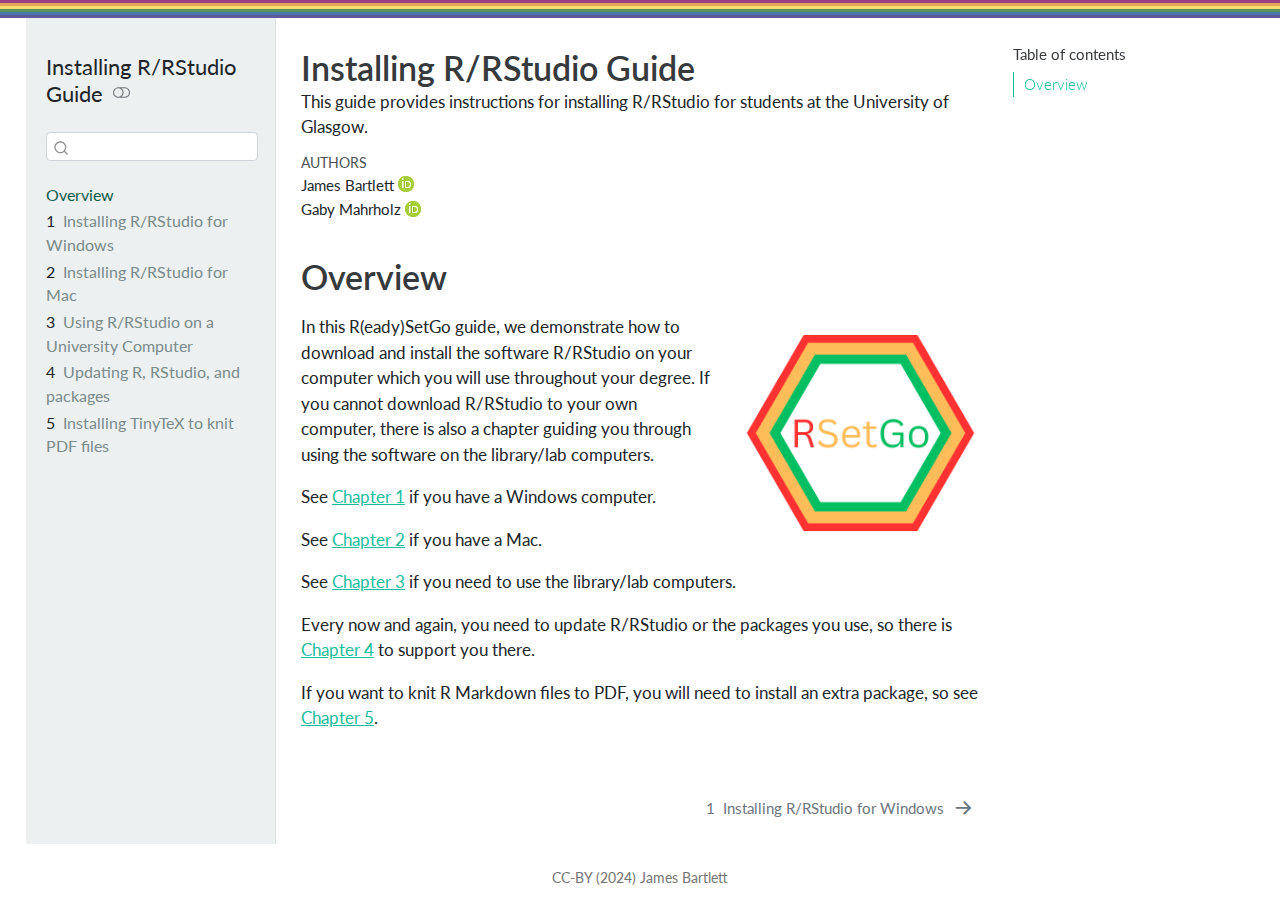
==== commit 89337a4c: "Complete Mac chapter, windows work in progress" ====
--- a/docs/index.html
+++ b/docs/index.html
@@ -2,12 +2,10 @@
 <html xmlns="http://www.w3.org/1999/xhtml" lang="en" xml:lang="en"><head>
 
 <meta charset="utf-8">
-<meta name="generator" content="quarto-1.4.555">
+<meta name="generator" content="quarto-1.3.450">
 
 <meta name="viewport" content="width=device-width, initial-scale=1.0, user-scalable=yes">
 
-<meta name="author" content="James Bartlett">
-<meta name="author" content="Gaby Mahrholz">
 <meta name="description" content="This guide provides instructions for installing R/RStudio for students at the University of Glasgow.">
 
 <title>Installing R/RStudio Guide</title>
@@ -45,22 +43,13 @@
 <link href="site_libs/bootstrap/bootstrap-icons.css" rel="stylesheet">
 <link href="site_libs/bootstrap/bootstrap.min.css" rel="stylesheet" class="quarto-color-scheme" id="quarto-bootstrap" data-mode="light">
 <link href="site_libs/bootstrap/bootstrap-dark.min.css" rel="prefetch" class="quarto-color-scheme quarto-color-alternate" id="quarto-bootstrap" data-mode="dark">
-<script src="site_libs/quarto-contrib/glightbox/glightbox.min.js"></script>
-<link href="site_libs/quarto-contrib/glightbox/glightbox.min.css" rel="stylesheet">
-<link href="site_libs/quarto-contrib/glightbox/lightbox.css" rel="stylesheet">
 <script id="quarto-search-options" type="application/json">{
   "location": "sidebar",
   "copy-button": false,
   "collapse-after": 3,
   "panel-placement": "start",
   "type": "textbox",
-  "limit": 50,
-  "keyboard-shortcut": [
-    "f",
-    "/",
-    "s"
-  ],
-  "show-item-context": false,
+  "limit": 20,
   "language": {
     "search-no-results-text": "No results",
     "search-matching-documents-text": "matching documents",
@@ -69,7 +58,6 @@
     "search-more-match-text": "more match in this document",
     "search-more-matches-text": "more matches in this document",
     "search-clear-button-title": "Clear",
-    "search-text-placeholder": "",
     "search-detached-cancel-button-title": "Cancel",
     "search-submit-button-title": "Submit",
     "search-label": "Search"
@@ -90,12 +78,12 @@
   <header id="quarto-header" class="headroom fixed-top">
   <nav class="quarto-secondary-nav">
     <div class="container-fluid d-flex">
-      <button type="button" class="quarto-btn-toggle btn" data-bs-toggle="collapse" data-bs-target=".quarto-sidebar-collapse-item" aria-controls="quarto-sidebar" aria-expanded="false" aria-label="Toggle sidebar navigation" onclick="if (window.quartoToggleHeadroom) { window.quartoToggleHeadroom(); }">
+      <button type="button" class="quarto-btn-toggle btn" data-bs-toggle="collapse" data-bs-target="#quarto-sidebar,#quarto-sidebar-glass" aria-controls="quarto-sidebar" aria-expanded="false" aria-label="Toggle sidebar navigation" onclick="if (window.quartoToggleHeadroom) { window.quartoToggleHeadroom(); }">
         <i class="bi bi-layout-text-sidebar-reverse"></i>
       </button>
-        <nav class="quarto-page-breadcrumbs" aria-label="breadcrumb"><ol class="breadcrumb"><li class="breadcrumb-item"><a href="./index.html">Overview</a></li></ol></nav>
-        <a class="flex-grow-1" role="button" data-bs-toggle="collapse" data-bs-target=".quarto-sidebar-collapse-item" aria-controls="quarto-sidebar" aria-expanded="false" aria-label="Toggle sidebar navigation" onclick="if (window.quartoToggleHeadroom) { window.quartoToggleHeadroom(); }">      
-        </a>
+      <nav class="quarto-page-breadcrumbs" aria-label="breadcrumb"><ol class="breadcrumb"><li class="breadcrumb-item"><a href="./index.html">Overview</a></li></ol></nav>
+      <a class="flex-grow-1" role="button" data-bs-toggle="collapse" data-bs-target="#quarto-sidebar,#quarto-sidebar-glass" aria-controls="quarto-sidebar" aria-expanded="false" aria-label="Toggle sidebar navigation" onclick="if (window.quartoToggleHeadroom) { window.quartoToggleHeadroom(); }">      
+      </a>
       <button type="button" class="btn quarto-search-button" aria-label="" onclick="window.quartoOpenSearch();">
         <i class="bi bi-search"></i>
       </button>
@@ -105,7 +93,7 @@
 <!-- content -->
 <div id="quarto-content" class="quarto-container page-columns page-rows-contents page-layout-article">
 <!-- sidebar -->
-  <nav id="quarto-sidebar" class="sidebar collapse collapse-horizontal quarto-sidebar-collapse-item sidebar-navigation floating overflow-auto">
+  <nav id="quarto-sidebar" class="sidebar collapse collapse-horizontal sidebar-navigation floating overflow-auto">
     <div class="pt-lg-2 mt-2 text-left sidebar-header">
     <div class="sidebar-title mb-0 py-0">
       <a href="./">Installing R/RStudio Guide</a> 
@@ -151,10 +139,16 @@
  <span class="menu-text"><span class="chapter-number">4</span>&nbsp; <span class="chapter-title">Updating R, RStudio, and packages</span></span></a>
   </div>
 </li>
+        <li class="sidebar-item">
+  <div class="sidebar-item-container"> 
+  <a href="./install-tidytex.html" class="sidebar-item-text sidebar-link">
+ <span class="menu-text"><span class="chapter-number">5</span>&nbsp; <span class="chapter-title">Installing TinyTeX to knit PDF files</span></span></a>
+  </div>
+</li>
     </ul>
     </div>
 </nav>
-<div id="quarto-sidebar-glass" class="quarto-sidebar-collapse-item" data-bs-toggle="collapse" data-bs-target=".quarto-sidebar-collapse-item"></div>
+<div id="quarto-sidebar-glass" data-bs-toggle="collapse" data-bs-target="#quarto-sidebar,#quarto-sidebar-glass"></div>
 <!-- margin-sidebar -->
     <div id="quarto-margin-sidebar" class="sidebar margin-sidebar">
         <nav id="TOC" role="doc-toc" class="toc-active">
@@ -195,18 +189,17 @@
   </div>
   
 
-
 </header>
 
 
-<p><a href="images/logos/logo.png" class="lightbox" data-gallery="quarto-lightbox-gallery-1"><img src="images/logos/logo.png" title="Installing R/RStudio Guide" class="quarto-cover-image img-fluid"></a></p>
 <section id="overview" class="level1 unnumbered">
-<h1 class="unnumbered">Overview</h1>
+<h1 class="unnumbered">Overview</h1><p><img src="images/logos/logo.png" title="Installing R/RStudio Guide" class="quarto-cover-image img-fluid"></p>
 <p>In this R(eady)SetGo guide, we demonstrate how to download and install the software R/RStudio on your computer which you will use throughout your degree. If you cannot download R/RStudio to your own computer, there is also a chapter guiding you through using the software on the library/lab computers.</p>
-<p>See <a href="installing-r-windows.html" class="quarto-xref"><span>1&nbsp; Installing R/RStudio for Windows</span></a> if you have a Windows computer.</p>
-<p>See <a href="installing-r-mac.html" class="quarto-xref"><span>2&nbsp; Installing R/RStudio for Mac</span></a> if you have a Mac.</p>
-<p>See <a href="installing-r-library.html" class="quarto-xref"><span>3&nbsp; Using R/RStudio on a University Computer</span></a> if you need to use the library/lab computers.</p>
-<p>Every now and again, you need to update R/RStudio or the packages you use, so there is <a href="updating-r.html" class="quarto-xref"><span>4&nbsp; Updating R, RStudio, and packages</span></a> to support you there.</p>
+<p>See <a href="installing-r-windows.html"><span>Chapter&nbsp;1</span></a> if you have a Windows computer.</p>
+<p>See <a href="installing-r-mac.html"><span>Chapter&nbsp;2</span></a> if you have a Mac.</p>
+<p>See <a href="installing-r-library.html"><span>Chapter&nbsp;3</span></a> if you need to use the library/lab computers.</p>
+<p>Every now and again, you need to update R/RStudio or the packages you use, so there is <a href="updating-r.html"><span>Chapter&nbsp;4</span></a> to support you there.</p>
+<p>If you want to knit R Markdown files to PDF, you will need to install an extra package, so see <a href="install-tidytex.html"><span>Chapter&nbsp;5</span></a>.</p>
 
 
 </section>
@@ -214,470 +207,237 @@
 </main> <!-- /main -->
 <script>
 
-
-
 /* update total correct if #webex-total_correct exists */
-
 update_total_correct = function() {
-
   console.log("webex: update total_correct");
 
-
-
   var t = document.getElementsByClassName("webex-total_correct");
-
   for (var i = 0; i < t.length; i++) {
-
     p = t[i].parentElement;
-
     var correct = p.getElementsByClassName("webex-correct").length;
-
     var solvemes = p.getElementsByClassName("webex-solveme").length;
-
     var radiogroups = p.getElementsByClassName("webex-radiogroup").length;
-
     var selects = p.getElementsByClassName("webex-select").length;
 
-
-
     t[i].innerHTML = correct + " of " + (solvemes + radiogroups + selects) + " correct";
-
-  }
-
-}
-
-
+  }
+}
 
 /* webex-solution button toggling function */
-
 b_func = function() {
-
   console.log("webex: toggle hide");
 
-
-
   var cl = this.parentElement.classList;
-
   if (cl.contains('open')) {
-
     cl.remove("open");
-
   } else {
-
     cl.add("open");
-
-  }
-
-}
-
-
+  }
+}
 
 /* check answers */
-
 check_func = function() {
-
   console.log("webex: check answers");
 
-
-
   var cl = this.parentElement.classList;
-
   if (cl.contains('unchecked')) {
-
     cl.remove("unchecked");
-
     this.innerHTML = "Hide Answers";
-
   } else {
-
     cl.add("unchecked");
-
     this.innerHTML = "Show Answers";
-
-  }
-
-}
-
-
+  }
+}
 
 /* function for checking solveme answers */
-
 solveme_func = function(e) {
-
   console.log("webex: check solveme");
 
-
-
   var real_answers = JSON.parse(this.dataset.answer);
-
   var my_answer = this.value;
-
   var cl = this.classList;
-
   if (cl.contains("ignorecase")) {
-
     my_answer = my_answer.toLowerCase();
-
-  }
-
+  }
   if (cl.contains("nospaces")) {
-
     my_answer = my_answer.replace(/ /g, "")
-
-  }
-
-
+  }
 
   if (my_answer == "") {
-
     cl.remove("webex-correct");
-
     cl.remove("webex-incorrect");
-
   } else if (real_answers.includes(my_answer)) {
-
     cl.add("webex-correct");
-
     cl.remove("webex-incorrect");
-
   } else {
-
     cl.add("webex-incorrect");
-
     cl.remove("webex-correct");
-
-  }
-
-
+  }
 
   // match numeric answers within a specified tolerance
-
   if(this.dataset.tol > 0){
-
     var tol = JSON.parse(this.dataset.tol);
-
     var matches = real_answers.map(x => Math.abs(x - my_answer) < tol)
-
     if (matches.reduce((a, b) => a + b, 0) > 0) {
-
       cl.add("webex-correct");
-
     } else {
-
       cl.remove("webex-correct");
-
-    }
-
-  }
-
-
+    }
+  }
 
   // added regex bit
-
   if (cl.contains("regex")){
-
     answer_regex = RegExp(real_answers.join("|"))
-
     if (answer_regex.test(my_answer)) {
-
       cl.add("webex-correct");
-
-    }
-
-  }
-
-
+    }
+  }
 
   update_total_correct();
-
-}
-
-
+}
 
 /* function for checking select answers */
-
 select_func = function(e) {
-
   console.log("webex: check select");
 
-
-
   var cl = this.classList
 
-
-
   /* add style */
-
   cl.remove("webex-incorrect");
-
   cl.remove("webex-correct");
-
   if (this.value == "answer") {
-
     cl.add("webex-correct");
-
   } else if (this.value != "blank") {
-
     cl.add("webex-incorrect");
-
-  }
-
-
+  }
 
   update_total_correct();
-
-}
-
-
+}
 
 /* function for checking radiogroups answers */
-
 radiogroups_func = function(e) {
-
   console.log("webex: check radiogroups");
 
-
-
   var checked_button = document.querySelector('input[name=' + this.id + ']:checked');
-
   var cl = checked_button.parentElement.classList;
-
   var labels = checked_button.parentElement.parentElement.children;
 
-
-
   /* get rid of styles */
-
   for (i = 0; i < labels.length; i++) {
-
     labels[i].classList.remove("webex-incorrect");
-
     labels[i].classList.remove("webex-correct");
-
-  }
-
-
+  }
 
   /* add style */
-
   if (checked_button.value == "answer") {
-
     cl.add("webex-correct");
-
   } else {
-
     cl.add("webex-incorrect");
-
-  }
-
-
+  }
 
   update_total_correct();
-
-}
-
-
+}
 
 window.onload = function() {
-
   console.log("webex onload");
-
   /* set up solution buttons */
-
   var buttons = document.getElementsByTagName("button");
 
-
-
   for (var i = 0; i < buttons.length; i++) {
-
     if (buttons[i].parentElement.classList.contains('webex-solution')) {
-
       buttons[i].onclick = b_func;
-
-    }
-
-  }
-
-
+    }
+  }
 
   var check_sections = document.getElementsByClassName("webex-check");
-
   console.log("check:", check_sections.length);
-
   for (var i = 0; i < check_sections.length; i++) {
-
     check_sections[i].classList.add("unchecked");
 
-
-
     let btn = document.createElement("button");
-
     btn.innerHTML = "Show Answers";
-
     btn.classList.add("webex-check-button");
-
     btn.onclick = check_func;
-
     check_sections[i].appendChild(btn);
 
-
-
     let spn = document.createElement("span");
-
     spn.classList.add("webex-total_correct");
-
     check_sections[i].appendChild(spn);
-
-  }
-
-
+  }
 
   /* set up webex-solveme inputs */
-
   var solveme = document.getElementsByClassName("webex-solveme");
 
-
-
   for (var i = 0; i < solveme.length; i++) {
-
     /* make sure input boxes don't auto-anything */
-
     solveme[i].setAttribute("autocomplete","off");
-
     solveme[i].setAttribute("autocorrect", "off");
-
     solveme[i].setAttribute("autocapitalize", "off");
-
     solveme[i].setAttribute("spellcheck", "false");
-
     solveme[i].value = "";
 
-
-
     /* adjust answer for ignorecase or nospaces */
-
     var cl = solveme[i].classList;
-
     var real_answer = solveme[i].dataset.answer;
-
     if (cl.contains("ignorecase")) {
-
       real_answer = real_answer.toLowerCase();
-
-    }
-
+    }
     if (cl.contains("nospaces")) {
-
       real_answer = real_answer.replace(/ /g, "");
-
-    }
-
+    }
     solveme[i].dataset.answer = real_answer;
 
-
-
     /* attach checking function */
-
     solveme[i].onkeyup = solveme_func;
-
     solveme[i].onchange = solveme_func;
 
-
-
     solveme[i].insertAdjacentHTML("afterend", " <span class='webex-icon'></span>")
-
-  }
-
-
+  }
 
   /* set up radiogroups */
-
   var radiogroups = document.getElementsByClassName("webex-radiogroup");
-
   for (var i = 0; i < radiogroups.length; i++) {
-
     radiogroups[i].onchange = radiogroups_func;
-
-  }
-
-
+  }
 
   /* set up selects */
-
   var selects = document.getElementsByClassName("webex-select");
-
   for (var i = 0; i < selects.length; i++) {
-
     selects[i].onchange = select_func;
-
     selects[i].insertAdjacentHTML("afterend", " <span class='webex-icon'></span>")
-
-  }
-
-
+  }
 
   update_total_correct();
-
-}
-
-
+}
 
 </script>
-
 <script>
-
 // open rdrr links externally ----
 
-
-
 var exlinks = document.querySelectorAll("a[href^='https://rdrr.io']");
-
 var exlink_func = function(){
-
   window.open(this.href);
-
   return false;
-
 };
-
 for (var i = 0; i < exlinks.length; i++) {
-
     exlinks[i].addEventListener('click', exlink_func, false);
-
-}
-
-
+}
 
 // visible second sidebar in mobile ----
 
-
-
 function move_sidebar() {
-
   var toc = document.getElementById("TOC");
-
   var small_sidebar = document.querySelector("#quarto-sidebar .sidebar-menu-container");
-
   var right_sidebar = document.getElementById("quarto-margin-sidebar");
 
-
-
   if (window.innerWidth < 768) {
-
     small_sidebar.append(toc);
-
   } else {
-
     right_sidebar.append(toc);
-
-  }
-
-}
-
+  }
+}
 move_sidebar();
-
 window.onresize = move_sidebar;
-
 </script>
 <script id="quarto-html-after-body" type="application/javascript">
 window.document.addEventListener("DOMContentLoaded", function (event) {
@@ -720,33 +480,6 @@
       } else {
         el.classList.add('notransition');
       }
-    }
-  }
-  const toggleGiscusIfUsed = (isAlternate, darkModeDefault) => {
-    const baseTheme = document.querySelector('#giscus-base-theme')?.value ?? 'light';
-    const alternateTheme = document.querySelector('#giscus-alt-theme')?.value ?? 'dark';
-    let newTheme = '';
-    if(darkModeDefault) {
-      newTheme = isAlternate ? baseTheme : alternateTheme;
-    } else {
-      newTheme = isAlternate ? alternateTheme : baseTheme;
-    }
-    const changeGiscusTheme = () => {
-      // From: https://github.com/giscus/giscus/issues/336
-      const sendMessage = (message) => {
-        const iframe = document.querySelector('iframe.giscus-frame');
-        if (!iframe) return;
-        iframe.contentWindow.postMessage({ giscus: message }, 'https://giscus.app');
-      }
-      sendMessage({
-        setConfig: {
-          theme: newTheme
-        }
-      });
-    }
-    const isGiscussLoaded = window.document.querySelector('iframe.giscus-frame') !== null;
-    if (isGiscussLoaded) {
-      changeGiscusTheme();
     }
   }
   const toggleColorMode = (alternate) => {
@@ -815,15 +548,13 @@
       return localAlternateSentinel;
     }
   }
-  const darkModeDefault = false;
-  let localAlternateSentinel = darkModeDefault ? 'alternate' : 'default';
+  let localAlternateSentinel = 'default';
   // Dark / light mode switch
   window.quartoToggleColorScheme = () => {
     // Read the current dark / light value 
     let toAlternate = !hasAlternateSentinel();
     toggleColorMode(toAlternate);
     setStyleSentinel(toAlternate);
-    toggleGiscusIfUsed(toAlternate, darkModeDefault);
   };
   // Ensure there is a toggle, if there isn't float one in the top right
   if (window.document.querySelector('.quarto-color-scheme-toggle') === null) {
@@ -902,27 +633,10 @@
     // clear code selection
     e.clearSelection();
   });
-    var localhostRegex = new RegExp(/^(?:http|https):\/\/localhost\:?[0-9]*\//);
-    var mailtoRegex = new RegExp(/^mailto:/);
-      var filterRegex = new RegExp('/' + window.location.host + '/');
-    var isInternal = (href) => {
-        return filterRegex.test(href) || localhostRegex.test(href) || mailtoRegex.test(href);
-    }
-    // Inspect non-navigation links and adorn them if external
- 	var links = window.document.querySelectorAll('a[href]:not(.nav-link):not(.navbar-brand):not(.toc-action):not(.sidebar-link):not(.sidebar-item-toggle):not(.pagination-link):not(.no-external):not([aria-hidden]):not(.dropdown-item):not(.quarto-navigation-tool)');
-    for (var i=0; i<links.length; i++) {
-      const link = links[i];
-      if (!isInternal(link.href)) {
-        // undo the damage that might have been done by quarto-nav.js in the case of
-        // links that we want to consider external
-        if (link.dataset.originalHref !== undefined) {
-          link.href = link.dataset.originalHref;
-        }
-      }
-    }
-  function tippyHover(el, contentFn, onTriggerFn, onUntriggerFn) {
+  function tippyHover(el, contentFn) {
     const config = {
       allowHTML: true,
+      content: contentFn,
       maxWidth: 500,
       delay: 100,
       arrow: false,
@@ -932,17 +646,8 @@
       interactive: true,
       interactiveBorder: 10,
       theme: 'quarto',
-      placement: 'bottom-start',
+      placement: 'bottom-start'
     };
-    if (contentFn) {
-      config.content = contentFn;
-    }
-    if (onTriggerFn) {
-      config.onTrigger = onTriggerFn;
-    }
-    if (onUntriggerFn) {
-      config.onUntrigger = onUntriggerFn;
-    }
     window.tippy(el, config); 
   }
   const noterefs = window.document.querySelectorAll('a[role="doc-noteref"]');
@@ -954,130 +659,7 @@
       try { href = new URL(href).hash; } catch {}
       const id = href.replace(/^#\/?/, "");
       const note = window.document.getElementById(id);
-      if (note) {
-        return note.innerHTML;
-      } else {
-        return "";
-      }
-    });
-  }
-  const xrefs = window.document.querySelectorAll('a.quarto-xref');
-  const processXRef = (id, note) => {
-    // Strip column container classes
-    const stripColumnClz = (el) => {
-      el.classList.remove("page-full", "page-columns");
-      if (el.children) {
-        for (const child of el.children) {
-          stripColumnClz(child);
-        }
-      }
-    }
-    stripColumnClz(note)
-    if (id === null || id.startsWith('sec-')) {
-      // Special case sections, only their first couple elements
-      const container = document.createElement("div");
-      if (note.children && note.children.length > 2) {
-        container.appendChild(note.children[0].cloneNode(true));
-        for (let i = 1; i < note.children.length; i++) {
-          const child = note.children[i];
-          if (child.tagName === "P" && child.innerText === "") {
-            continue;
-          } else {
-            container.appendChild(child.cloneNode(true));
-            break;
-          }
-        }
-        if (window.Quarto?.typesetMath) {
-          window.Quarto.typesetMath(container);
-        }
-        return container.innerHTML
-      } else {
-        if (window.Quarto?.typesetMath) {
-          window.Quarto.typesetMath(note);
-        }
-        return note.innerHTML;
-      }
-    } else {
-      // Remove any anchor links if they are present
-      const anchorLink = note.querySelector('a.anchorjs-link');
-      if (anchorLink) {
-        anchorLink.remove();
-      }
-      if (window.Quarto?.typesetMath) {
-        window.Quarto.typesetMath(note);
-      }
-      // TODO in 1.5, we should make sure this works without a callout special case
-      if (note.classList.contains("callout")) {
-        return note.outerHTML;
-      } else {
-        return note.innerHTML;
-      }
-    }
-  }
-  for (var i=0; i<xrefs.length; i++) {
-    const xref = xrefs[i];
-    tippyHover(xref, undefined, function(instance) {
-      instance.disable();
-      let url = xref.getAttribute('href');
-      let hash = undefined; 
-      if (url.startsWith('#')) {
-        hash = url;
-      } else {
-        try { hash = new URL(url).hash; } catch {}
-      }
-      if (hash) {
-        const id = hash.replace(/^#\/?/, "");
-        const note = window.document.getElementById(id);
-        if (note !== null) {
-          try {
-            const html = processXRef(id, note.cloneNode(true));
-            instance.setContent(html);
-          } finally {
-            instance.enable();
-            instance.show();
-          }
-        } else {
-          // See if we can fetch this
-          fetch(url.split('#')[0])
-          .then(res => res.text())
-          .then(html => {
-            const parser = new DOMParser();
-            const htmlDoc = parser.parseFromString(html, "text/html");
-            const note = htmlDoc.getElementById(id);
-            if (note !== null) {
-              const html = processXRef(id, note);
-              instance.setContent(html);
-            } 
-          }).finally(() => {
-            instance.enable();
-            instance.show();
-          });
-        }
-      } else {
-        // See if we can fetch a full url (with no hash to target)
-        // This is a special case and we should probably do some content thinning / targeting
-        fetch(url)
-        .then(res => res.text())
-        .then(html => {
-          const parser = new DOMParser();
-          const htmlDoc = parser.parseFromString(html, "text/html");
-          const note = htmlDoc.querySelector('main.content');
-          if (note !== null) {
-            // This should only happen for chapter cross references
-            // (since there is no id in the URL)
-            // remove the first header
-            if (note.children.length > 0 && note.children[0].tagName === "HEADER") {
-              note.children[0].remove();
-            }
-            const html = processXRef(null, note);
-            instance.setContent(html);
-          } 
-        }).finally(() => {
-          instance.enable();
-          instance.show();
-        });
-      }
-    }, function(instance) {
+      return note.innerHTML;
     });
   }
       let selectedAnnoteEl;
@@ -1121,7 +703,6 @@
             }
             div.style.top = top - 2 + "px";
             div.style.height = height + 4 + "px";
-            div.style.left = 0;
             let gutterDiv = window.document.getElementById("code-annotation-line-highlight-gutter");
             if (gutterDiv === null) {
               gutterDiv = window.document.createElement("div");
@@ -1147,32 +728,6 @@
         });
         selectedAnnoteEl = undefined;
       };
-        // Handle positioning of the toggle
-    window.addEventListener(
-      "resize",
-      throttle(() => {
-        elRect = undefined;
-        if (selectedAnnoteEl) {
-          selectCodeLines(selectedAnnoteEl);
-        }
-      }, 10)
-    );
-    function throttle(fn, ms) {
-    let throttle = false;
-    let timer;
-      return (...args) => {
-        if(!throttle) { // first call gets through
-            fn.apply(this, args);
-            throttle = true;
-        } else { // all the others get throttled
-            if(timer) clearTimeout(timer); // cancel #2
-            timer = setTimeout(() => {
-              fn.apply(this, args);
-              timer = throttle = false;
-            }, ms);
-        }
-      };
-    }
       // Attach click handler to the DT
       const annoteDls = window.document.querySelectorAll('dt[data-target-cell]');
       for (const annoteDlNode of annoteDls) {
@@ -1236,7 +791,7 @@
   <div class="nav-page nav-page-previous">
   </div>
   <div class="nav-page nav-page-next">
-      <a href="./installing-r-windows.html" class="pagination-link" aria-label="Installing R/RStudio for Windows">
+      <a href="./installing-r-windows.html" class="pagination-link">
         <span class="nav-page-text"><span class="chapter-number">1</span>&nbsp; <span class="chapter-title">Installing R/RStudio for Windows</span></span> <i class="bi bi-arrow-right-short"></i>
       </a>
   </div>
@@ -1247,40 +802,12 @@
     <div class="nav-footer-left">
       &nbsp;
     </div>   
-    <div class="nav-footer-center">
-<p>CC-BY (2024) James Bartlett</p>
-</div>
+    <div class="nav-footer-center">CC-BY (2024) James Bartlett</div>
     <div class="nav-footer-right">
       &nbsp;
     </div>
   </div>
 </footer>
-<script>var lightboxQuarto = GLightbox({"selector":".lightbox","closeEffect":"zoom","openEffect":"zoom","loop":false,"descPosition":"bottom"});
-window.onload = () => {
-  lightboxQuarto.on('slide_before_load', (data) => {
-    const { slideIndex, slideNode, slideConfig, player, trigger } = data;
-    const href = trigger.getAttribute('href');
-    if (href !== null) {
-      const imgEl = window.document.querySelector(`a[href="${href}"] img`);
-      if (imgEl !== null) {
-        const srcAttr = imgEl.getAttribute("src");
-        if (srcAttr && srcAttr.startsWith("data:")) {
-          slideConfig.href = srcAttr;
-        }
-      }
-    } 
-  });
-
-  lightboxQuarto.on('slide_after_load', (data) => {
-    const { slideIndex, slideNode, slideConfig, player, trigger } = data;
-    if (window.Quarto?.typesetMath) {
-      window.Quarto.typesetMath(slideNode);
-    }
-  });
-
-};
-          </script>
-
 
 
 
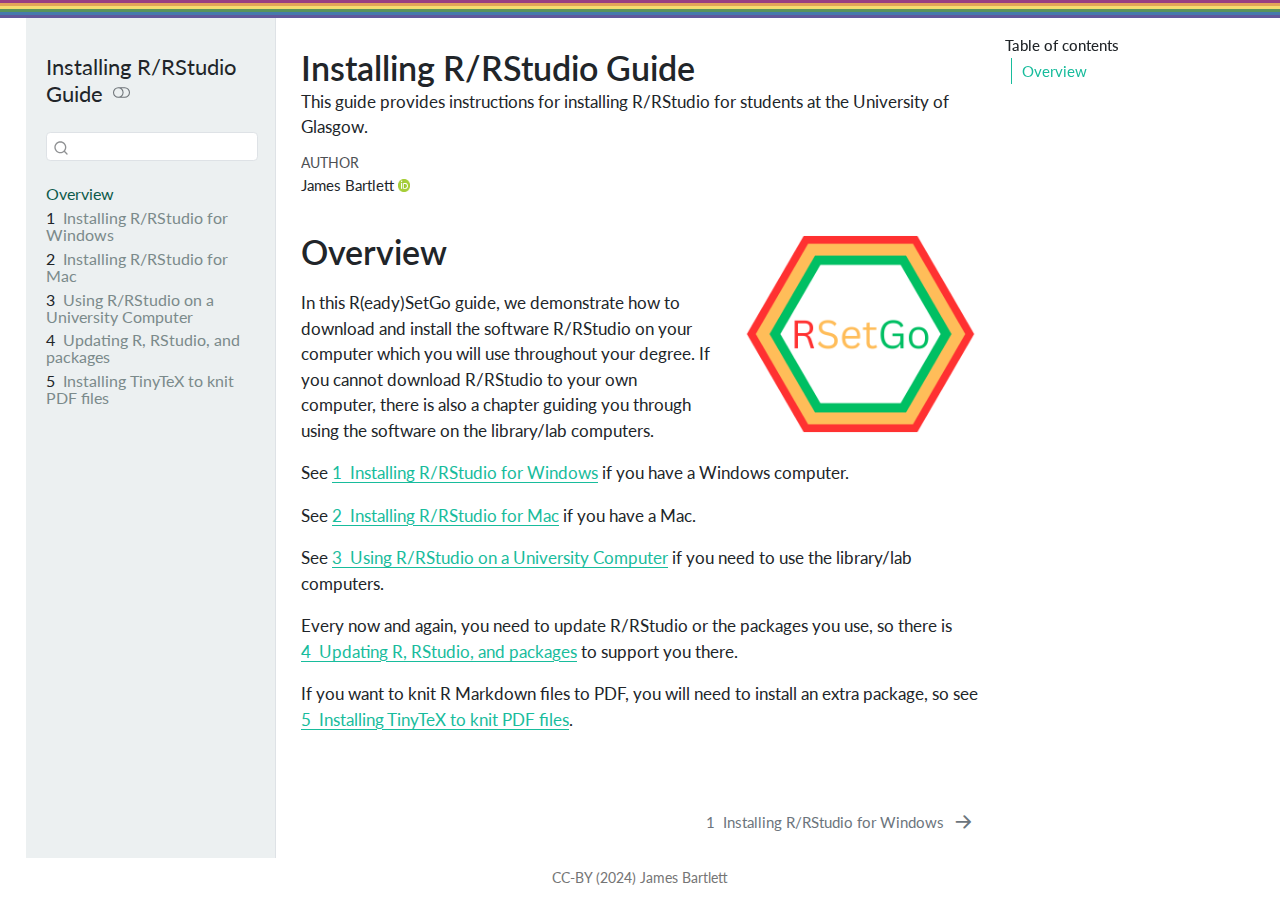
==== commit 97e03212: "Full draft version of Windows guide" ====
--- a/docs/index.html
+++ b/docs/index.html
@@ -2,10 +2,11 @@
 <html xmlns="http://www.w3.org/1999/xhtml" lang="en" xml:lang="en"><head>
 
 <meta charset="utf-8">
-<meta name="generator" content="quarto-1.3.450">
+<meta name="generator" content="quarto-1.4.555">
 
 <meta name="viewport" content="width=device-width, initial-scale=1.0, user-scalable=yes">
 
+<meta name="author" content="James Bartlett">
 <meta name="description" content="This guide provides instructions for installing R/RStudio for students at the University of Glasgow.">
 
 <title>Installing R/RStudio Guide</title>
@@ -43,13 +44,22 @@
 <link href="site_libs/bootstrap/bootstrap-icons.css" rel="stylesheet">
 <link href="site_libs/bootstrap/bootstrap.min.css" rel="stylesheet" class="quarto-color-scheme" id="quarto-bootstrap" data-mode="light">
 <link href="site_libs/bootstrap/bootstrap-dark.min.css" rel="prefetch" class="quarto-color-scheme quarto-color-alternate" id="quarto-bootstrap" data-mode="dark">
+<script src="site_libs/quarto-contrib/glightbox/glightbox.min.js"></script>
+<link href="site_libs/quarto-contrib/glightbox/glightbox.min.css" rel="stylesheet">
+<link href="site_libs/quarto-contrib/glightbox/lightbox.css" rel="stylesheet">
 <script id="quarto-search-options" type="application/json">{
   "location": "sidebar",
   "copy-button": false,
   "collapse-after": 3,
   "panel-placement": "start",
   "type": "textbox",
-  "limit": 20,
+  "limit": 50,
+  "keyboard-shortcut": [
+    "f",
+    "/",
+    "s"
+  ],
+  "show-item-context": false,
   "language": {
     "search-no-results-text": "No results",
     "search-matching-documents-text": "matching documents",
@@ -58,6 +68,7 @@
     "search-more-match-text": "more match in this document",
     "search-more-matches-text": "more matches in this document",
     "search-clear-button-title": "Clear",
+    "search-text-placeholder": "",
     "search-detached-cancel-button-title": "Cancel",
     "search-submit-button-title": "Submit",
     "search-label": "Search"
@@ -78,12 +89,12 @@
   <header id="quarto-header" class="headroom fixed-top">
   <nav class="quarto-secondary-nav">
     <div class="container-fluid d-flex">
-      <button type="button" class="quarto-btn-toggle btn" data-bs-toggle="collapse" data-bs-target="#quarto-sidebar,#quarto-sidebar-glass" aria-controls="quarto-sidebar" aria-expanded="false" aria-label="Toggle sidebar navigation" onclick="if (window.quartoToggleHeadroom) { window.quartoToggleHeadroom(); }">
+      <button type="button" class="quarto-btn-toggle btn" data-bs-toggle="collapse" data-bs-target=".quarto-sidebar-collapse-item" aria-controls="quarto-sidebar" aria-expanded="false" aria-label="Toggle sidebar navigation" onclick="if (window.quartoToggleHeadroom) { window.quartoToggleHeadroom(); }">
         <i class="bi bi-layout-text-sidebar-reverse"></i>
       </button>
-      <nav class="quarto-page-breadcrumbs" aria-label="breadcrumb"><ol class="breadcrumb"><li class="breadcrumb-item"><a href="./index.html">Overview</a></li></ol></nav>
-      <a class="flex-grow-1" role="button" data-bs-toggle="collapse" data-bs-target="#quarto-sidebar,#quarto-sidebar-glass" aria-controls="quarto-sidebar" aria-expanded="false" aria-label="Toggle sidebar navigation" onclick="if (window.quartoToggleHeadroom) { window.quartoToggleHeadroom(); }">      
-      </a>
+        <nav class="quarto-page-breadcrumbs" aria-label="breadcrumb"><ol class="breadcrumb"><li class="breadcrumb-item"><a href="./index.html">Overview</a></li></ol></nav>
+        <a class="flex-grow-1" role="button" data-bs-toggle="collapse" data-bs-target=".quarto-sidebar-collapse-item" aria-controls="quarto-sidebar" aria-expanded="false" aria-label="Toggle sidebar navigation" onclick="if (window.quartoToggleHeadroom) { window.quartoToggleHeadroom(); }">      
+        </a>
       <button type="button" class="btn quarto-search-button" aria-label="" onclick="window.quartoOpenSearch();">
         <i class="bi bi-search"></i>
       </button>
@@ -93,7 +104,7 @@
 <!-- content -->
 <div id="quarto-content" class="quarto-container page-columns page-rows-contents page-layout-article">
 <!-- sidebar -->
-  <nav id="quarto-sidebar" class="sidebar collapse collapse-horizontal sidebar-navigation floating overflow-auto">
+  <nav id="quarto-sidebar" class="sidebar collapse collapse-horizontal quarto-sidebar-collapse-item sidebar-navigation floating overflow-auto">
     <div class="pt-lg-2 mt-2 text-left sidebar-header">
     <div class="sidebar-title mb-0 py-0">
       <a href="./">Installing R/RStudio Guide</a> 
@@ -148,7 +159,7 @@
     </ul>
     </div>
 </nav>
-<div id="quarto-sidebar-glass" data-bs-toggle="collapse" data-bs-target="#quarto-sidebar,#quarto-sidebar-glass"></div>
+<div id="quarto-sidebar-glass" class="quarto-sidebar-collapse-item" data-bs-toggle="collapse" data-bs-target=".quarto-sidebar-collapse-item"></div>
 <!-- margin-sidebar -->
     <div id="quarto-margin-sidebar" class="sidebar margin-sidebar">
         <nav id="TOC" role="doc-toc" class="toc-active">
@@ -177,10 +188,9 @@
 <div class="quarto-title-meta">
 
     <div>
-    <div class="quarto-title-meta-heading">Authors</div>
+    <div class="quarto-title-meta-heading">Author</div>
     <div class="quarto-title-meta-contents">
              <p>James Bartlett <a href="https://orcid.org/0000-0002-4191-5245" class="quarto-title-author-orcid"> <img src="[data-uri]"></a></p>
-             <p>Gaby Mahrholz <a href="https://orcid.org/0000-0002-4191-5245" class="quarto-title-author-orcid"> <img src="[data-uri]"></a></p>
           </div>
   </div>
     
@@ -189,17 +199,19 @@
   </div>
   
 
+
 </header>
 
 
+<p><a href="images/logos/logo.png" class="lightbox" data-gallery="quarto-lightbox-gallery-1"><img src="images/logos/logo.png" title="Installing R/RStudio Guide" class="quarto-cover-image img-fluid"></a></p>
 <section id="overview" class="level1 unnumbered">
-<h1 class="unnumbered">Overview</h1><p><img src="images/logos/logo.png" title="Installing R/RStudio Guide" class="quarto-cover-image img-fluid"></p>
+<h1 class="unnumbered">Overview</h1>
 <p>In this R(eady)SetGo guide, we demonstrate how to download and install the software R/RStudio on your computer which you will use throughout your degree. If you cannot download R/RStudio to your own computer, there is also a chapter guiding you through using the software on the library/lab computers.</p>
-<p>See <a href="installing-r-windows.html"><span>Chapter&nbsp;1</span></a> if you have a Windows computer.</p>
-<p>See <a href="installing-r-mac.html"><span>Chapter&nbsp;2</span></a> if you have a Mac.</p>
-<p>See <a href="installing-r-library.html"><span>Chapter&nbsp;3</span></a> if you need to use the library/lab computers.</p>
-<p>Every now and again, you need to update R/RStudio or the packages you use, so there is <a href="updating-r.html"><span>Chapter&nbsp;4</span></a> to support you there.</p>
-<p>If you want to knit R Markdown files to PDF, you will need to install an extra package, so see <a href="install-tidytex.html"><span>Chapter&nbsp;5</span></a>.</p>
+<p>See <a href="installing-r-windows.html" class="quarto-xref"><span>1&nbsp; Installing R/RStudio for Windows</span></a> if you have a Windows computer.</p>
+<p>See <a href="installing-r-mac.html" class="quarto-xref"><span>2&nbsp; Installing R/RStudio for Mac</span></a> if you have a Mac.</p>
+<p>See <a href="installing-r-library.html" class="quarto-xref"><span>3&nbsp; Using R/RStudio on a University Computer</span></a> if you need to use the library/lab computers.</p>
+<p>Every now and again, you need to update R/RStudio or the packages you use, so there is <a href="updating-r.html" class="quarto-xref"><span>4&nbsp; Updating R, RStudio, and packages</span></a> to support you there.</p>
+<p>If you want to knit R Markdown files to PDF, you will need to install an extra package, so see <a href="install-tidytex.html" class="quarto-xref"><span>5&nbsp; Installing TinyTeX to knit PDF files</span></a>.</p>
 
 
 </section>
@@ -207,237 +219,470 @@
 </main> <!-- /main -->
 <script>
 
+
+
 /* update total correct if #webex-total_correct exists */
+
 update_total_correct = function() {
+
   console.log("webex: update total_correct");
 
+
+
   var t = document.getElementsByClassName("webex-total_correct");
+
   for (var i = 0; i < t.length; i++) {
+
     p = t[i].parentElement;
+
     var correct = p.getElementsByClassName("webex-correct").length;
+
     var solvemes = p.getElementsByClassName("webex-solveme").length;
+
     var radiogroups = p.getElementsByClassName("webex-radiogroup").length;
+
     var selects = p.getElementsByClassName("webex-select").length;
 
+
+
     t[i].innerHTML = correct + " of " + (solvemes + radiogroups + selects) + " correct";
-  }
+
+  }
+
 }
 
+
+
 /* webex-solution button toggling function */
+
 b_func = function() {
+
   console.log("webex: toggle hide");
 
+
+
   var cl = this.parentElement.classList;
+
   if (cl.contains('open')) {
+
     cl.remove("open");
+
   } else {
+
     cl.add("open");
-  }
+
+  }
+
 }
 
+
+
 /* check answers */
+
 check_func = function() {
+
   console.log("webex: check answers");
 
+
+
   var cl = this.parentElement.classList;
+
   if (cl.contains('unchecked')) {
+
     cl.remove("unchecked");
+
     this.innerHTML = "Hide Answers";
+
   } else {
+
     cl.add("unchecked");
+
     this.innerHTML = "Show Answers";
-  }
+
+  }
+
 }
 
+
+
 /* function for checking solveme answers */
+
 solveme_func = function(e) {
+
   console.log("webex: check solveme");
 
+
+
   var real_answers = JSON.parse(this.dataset.answer);
+
   var my_answer = this.value;
+
   var cl = this.classList;
+
   if (cl.contains("ignorecase")) {
+
     my_answer = my_answer.toLowerCase();
-  }
+
+  }
+
   if (cl.contains("nospaces")) {
+
     my_answer = my_answer.replace(/ /g, "")
-  }
+
+  }
+
+
 
   if (my_answer == "") {
+
     cl.remove("webex-correct");
+
     cl.remove("webex-incorrect");
+
   } else if (real_answers.includes(my_answer)) {
+
     cl.add("webex-correct");
+
     cl.remove("webex-incorrect");
+
   } else {
+
     cl.add("webex-incorrect");
+
     cl.remove("webex-correct");
-  }
+
+  }
+
+
 
   // match numeric answers within a specified tolerance
+
   if(this.dataset.tol > 0){
+
     var tol = JSON.parse(this.dataset.tol);
+
     var matches = real_answers.map(x => Math.abs(x - my_answer) < tol)
+
     if (matches.reduce((a, b) => a + b, 0) > 0) {
+
       cl.add("webex-correct");
+
     } else {
+
       cl.remove("webex-correct");
-    }
-  }
+
+    }
+
+  }
+
+
 
   // added regex bit
+
   if (cl.contains("regex")){
+
     answer_regex = RegExp(real_answers.join("|"))
+
     if (answer_regex.test(my_answer)) {
+
       cl.add("webex-correct");
-    }
-  }
+
+    }
+
+  }
+
+
 
   update_total_correct();
+
 }
 
+
+
 /* function for checking select answers */
+
 select_func = function(e) {
+
   console.log("webex: check select");
 
+
+
   var cl = this.classList
 
+
+
   /* add style */
+
   cl.remove("webex-incorrect");
+
   cl.remove("webex-correct");
+
   if (this.value == "answer") {
+
     cl.add("webex-correct");
+
   } else if (this.value != "blank") {
+
     cl.add("webex-incorrect");
-  }
+
+  }
+
+
 
   update_total_correct();
+
 }
 
+
+
 /* function for checking radiogroups answers */
+
 radiogroups_func = function(e) {
+
   console.log("webex: check radiogroups");
 
+
+
   var checked_button = document.querySelector('input[name=' + this.id + ']:checked');
+
   var cl = checked_button.parentElement.classList;
+
   var labels = checked_button.parentElement.parentElement.children;
 
+
+
   /* get rid of styles */
+
   for (i = 0; i < labels.length; i++) {
+
     labels[i].classList.remove("webex-incorrect");
+
     labels[i].classList.remove("webex-correct");
-  }
+
+  }
+
+
 
   /* add style */
+
   if (checked_button.value == "answer") {
+
     cl.add("webex-correct");
+
   } else {
+
     cl.add("webex-incorrect");
-  }
+
+  }
+
+
 
   update_total_correct();
+
 }
 
+
+
 window.onload = function() {
+
   console.log("webex onload");
+
   /* set up solution buttons */
+
   var buttons = document.getElementsByTagName("button");
 
+
+
   for (var i = 0; i < buttons.length; i++) {
+
     if (buttons[i].parentElement.classList.contains('webex-solution')) {
+
       buttons[i].onclick = b_func;
-    }
-  }
+
+    }
+
+  }
+
+
 
   var check_sections = document.getElementsByClassName("webex-check");
+
   console.log("check:", check_sections.length);
+
   for (var i = 0; i < check_sections.length; i++) {
+
     check_sections[i].classList.add("unchecked");
 
+
+
     let btn = document.createElement("button");
+
     btn.innerHTML = "Show Answers";
+
     btn.classList.add("webex-check-button");
+
     btn.onclick = check_func;
+
     check_sections[i].appendChild(btn);
 
+
+
     let spn = document.createElement("span");
+
     spn.classList.add("webex-total_correct");
+
     check_sections[i].appendChild(spn);
-  }
+
+  }
+
+
 
   /* set up webex-solveme inputs */
+
   var solveme = document.getElementsByClassName("webex-solveme");
 
+
+
   for (var i = 0; i < solveme.length; i++) {
+
     /* make sure input boxes don't auto-anything */
+
     solveme[i].setAttribute("autocomplete","off");
+
     solveme[i].setAttribute("autocorrect", "off");
+
     solveme[i].setAttribute("autocapitalize", "off");
+
     solveme[i].setAttribute("spellcheck", "false");
+
     solveme[i].value = "";
 
+
+
     /* adjust answer for ignorecase or nospaces */
+
     var cl = solveme[i].classList;
+
     var real_answer = solveme[i].dataset.answer;
+
     if (cl.contains("ignorecase")) {
+
       real_answer = real_answer.toLowerCase();
-    }
+
+    }
+
     if (cl.contains("nospaces")) {
+
       real_answer = real_answer.replace(/ /g, "");
-    }
+
+    }
+
     solveme[i].dataset.answer = real_answer;
 
+
+
     /* attach checking function */
+
     solveme[i].onkeyup = solveme_func;
+
     solveme[i].onchange = solveme_func;
 
+
+
     solveme[i].insertAdjacentHTML("afterend", " <span class='webex-icon'></span>")
-  }
+
+  }
+
+
 
   /* set up radiogroups */
+
   var radiogroups = document.getElementsByClassName("webex-radiogroup");
+
   for (var i = 0; i < radiogroups.length; i++) {
+
     radiogroups[i].onchange = radiogroups_func;
-  }
+
+  }
+
+
 
   /* set up selects */
+
   var selects = document.getElementsByClassName("webex-select");
+
   for (var i = 0; i < selects.length; i++) {
+
     selects[i].onchange = select_func;
+
     selects[i].insertAdjacentHTML("afterend", " <span class='webex-icon'></span>")
-  }
+
+  }
+
+
 
   update_total_correct();
+
 }
 
+
+
 </script>
+
 <script>
+
 // open rdrr links externally ----
 
+
+
 var exlinks = document.querySelectorAll("a[href^='https://rdrr.io']");
+
 var exlink_func = function(){
+
   window.open(this.href);
+
   return false;
+
 };
+
 for (var i = 0; i < exlinks.length; i++) {
+
     exlinks[i].addEventListener('click', exlink_func, false);
+
 }
 
+
+
 // visible second sidebar in mobile ----
 
+
+
 function move_sidebar() {
+
   var toc = document.getElementById("TOC");
+
   var small_sidebar = document.querySelector("#quarto-sidebar .sidebar-menu-container");
+
   var right_sidebar = document.getElementById("quarto-margin-sidebar");
 
+
+
   if (window.innerWidth < 768) {
+
     small_sidebar.append(toc);
+
   } else {
+
     right_sidebar.append(toc);
-  }
+
+  }
+
 }
+
 move_sidebar();
+
 window.onresize = move_sidebar;
+
 </script>
 <script id="quarto-html-after-body" type="application/javascript">
 window.document.addEventListener("DOMContentLoaded", function (event) {
@@ -482,6 +727,33 @@
       }
     }
   }
+  const toggleGiscusIfUsed = (isAlternate, darkModeDefault) => {
+    const baseTheme = document.querySelector('#giscus-base-theme')?.value ?? 'light';
+    const alternateTheme = document.querySelector('#giscus-alt-theme')?.value ?? 'dark';
+    let newTheme = '';
+    if(darkModeDefault) {
+      newTheme = isAlternate ? baseTheme : alternateTheme;
+    } else {
+      newTheme = isAlternate ? alternateTheme : baseTheme;
+    }
+    const changeGiscusTheme = () => {
+      // From: https://github.com/giscus/giscus/issues/336
+      const sendMessage = (message) => {
+        const iframe = document.querySelector('iframe.giscus-frame');
+        if (!iframe) return;
+        iframe.contentWindow.postMessage({ giscus: message }, 'https://giscus.app');
+      }
+      sendMessage({
+        setConfig: {
+          theme: newTheme
+        }
+      });
+    }
+    const isGiscussLoaded = window.document.querySelector('iframe.giscus-frame') !== null;
+    if (isGiscussLoaded) {
+      changeGiscusTheme();
+    }
+  }
   const toggleColorMode = (alternate) => {
     // Switch the stylesheets
     const alternateStylesheets = window.document.querySelectorAll('link.quarto-color-scheme.quarto-color-alternate');
@@ -548,13 +820,15 @@
       return localAlternateSentinel;
     }
   }
-  let localAlternateSentinel = 'default';
+  const darkModeDefault = false;
+  let localAlternateSentinel = darkModeDefault ? 'alternate' : 'default';
   // Dark / light mode switch
   window.quartoToggleColorScheme = () => {
     // Read the current dark / light value 
     let toAlternate = !hasAlternateSentinel();
     toggleColorMode(toAlternate);
     setStyleSentinel(toAlternate);
+    toggleGiscusIfUsed(toAlternate, darkModeDefault);
   };
   // Ensure there is a toggle, if there isn't float one in the top right
   if (window.document.querySelector('.quarto-color-scheme-toggle') === null) {
@@ -633,10 +907,27 @@
     // clear code selection
     e.clearSelection();
   });
-  function tippyHover(el, contentFn) {
+    var localhostRegex = new RegExp(/^(?:http|https):\/\/localhost\:?[0-9]*\//);
+    var mailtoRegex = new RegExp(/^mailto:/);
+      var filterRegex = new RegExp('/' + window.location.host + '/');
+    var isInternal = (href) => {
+        return filterRegex.test(href) || localhostRegex.test(href) || mailtoRegex.test(href);
+    }
+    // Inspect non-navigation links and adorn them if external
+ 	var links = window.document.querySelectorAll('a[href]:not(.nav-link):not(.navbar-brand):not(.toc-action):not(.sidebar-link):not(.sidebar-item-toggle):not(.pagination-link):not(.no-external):not([aria-hidden]):not(.dropdown-item):not(.quarto-navigation-tool)');
+    for (var i=0; i<links.length; i++) {
+      const link = links[i];
+      if (!isInternal(link.href)) {
+        // undo the damage that might have been done by quarto-nav.js in the case of
+        // links that we want to consider external
+        if (link.dataset.originalHref !== undefined) {
+          link.href = link.dataset.originalHref;
+        }
+      }
+    }
+  function tippyHover(el, contentFn, onTriggerFn, onUntriggerFn) {
     const config = {
       allowHTML: true,
-      content: contentFn,
       maxWidth: 500,
       delay: 100,
       arrow: false,
@@ -646,8 +937,17 @@
       interactive: true,
       interactiveBorder: 10,
       theme: 'quarto',
-      placement: 'bottom-start'
+      placement: 'bottom-start',
     };
+    if (contentFn) {
+      config.content = contentFn;
+    }
+    if (onTriggerFn) {
+      config.onTrigger = onTriggerFn;
+    }
+    if (onUntriggerFn) {
+      config.onUntrigger = onUntriggerFn;
+    }
     window.tippy(el, config); 
   }
   const noterefs = window.document.querySelectorAll('a[role="doc-noteref"]');
@@ -659,7 +959,130 @@
       try { href = new URL(href).hash; } catch {}
       const id = href.replace(/^#\/?/, "");
       const note = window.document.getElementById(id);
-      return note.innerHTML;
+      if (note) {
+        return note.innerHTML;
+      } else {
+        return "";
+      }
+    });
+  }
+  const xrefs = window.document.querySelectorAll('a.quarto-xref');
+  const processXRef = (id, note) => {
+    // Strip column container classes
+    const stripColumnClz = (el) => {
+      el.classList.remove("page-full", "page-columns");
+      if (el.children) {
+        for (const child of el.children) {
+          stripColumnClz(child);
+        }
+      }
+    }
+    stripColumnClz(note)
+    if (id === null || id.startsWith('sec-')) {
+      // Special case sections, only their first couple elements
+      const container = document.createElement("div");
+      if (note.children && note.children.length > 2) {
+        container.appendChild(note.children[0].cloneNode(true));
+        for (let i = 1; i < note.children.length; i++) {
+          const child = note.children[i];
+          if (child.tagName === "P" && child.innerText === "") {
+            continue;
+          } else {
+            container.appendChild(child.cloneNode(true));
+            break;
+          }
+        }
+        if (window.Quarto?.typesetMath) {
+          window.Quarto.typesetMath(container);
+        }
+        return container.innerHTML
+      } else {
+        if (window.Quarto?.typesetMath) {
+          window.Quarto.typesetMath(note);
+        }
+        return note.innerHTML;
+      }
+    } else {
+      // Remove any anchor links if they are present
+      const anchorLink = note.querySelector('a.anchorjs-link');
+      if (anchorLink) {
+        anchorLink.remove();
+      }
+      if (window.Quarto?.typesetMath) {
+        window.Quarto.typesetMath(note);
+      }
+      // TODO in 1.5, we should make sure this works without a callout special case
+      if (note.classList.contains("callout")) {
+        return note.outerHTML;
+      } else {
+        return note.innerHTML;
+      }
+    }
+  }
+  for (var i=0; i<xrefs.length; i++) {
+    const xref = xrefs[i];
+    tippyHover(xref, undefined, function(instance) {
+      instance.disable();
+      let url = xref.getAttribute('href');
+      let hash = undefined; 
+      if (url.startsWith('#')) {
+        hash = url;
+      } else {
+        try { hash = new URL(url).hash; } catch {}
+      }
+      if (hash) {
+        const id = hash.replace(/^#\/?/, "");
+        const note = window.document.getElementById(id);
+        if (note !== null) {
+          try {
+            const html = processXRef(id, note.cloneNode(true));
+            instance.setContent(html);
+          } finally {
+            instance.enable();
+            instance.show();
+          }
+        } else {
+          // See if we can fetch this
+          fetch(url.split('#')[0])
+          .then(res => res.text())
+          .then(html => {
+            const parser = new DOMParser();
+            const htmlDoc = parser.parseFromString(html, "text/html");
+            const note = htmlDoc.getElementById(id);
+            if (note !== null) {
+              const html = processXRef(id, note);
+              instance.setContent(html);
+            } 
+          }).finally(() => {
+            instance.enable();
+            instance.show();
+          });
+        }
+      } else {
+        // See if we can fetch a full url (with no hash to target)
+        // This is a special case and we should probably do some content thinning / targeting
+        fetch(url)
+        .then(res => res.text())
+        .then(html => {
+          const parser = new DOMParser();
+          const htmlDoc = parser.parseFromString(html, "text/html");
+          const note = htmlDoc.querySelector('main.content');
+          if (note !== null) {
+            // This should only happen for chapter cross references
+            // (since there is no id in the URL)
+            // remove the first header
+            if (note.children.length > 0 && note.children[0].tagName === "HEADER") {
+              note.children[0].remove();
+            }
+            const html = processXRef(null, note);
+            instance.setContent(html);
+          } 
+        }).finally(() => {
+          instance.enable();
+          instance.show();
+        });
+      }
+    }, function(instance) {
     });
   }
       let selectedAnnoteEl;
@@ -703,6 +1126,7 @@
             }
             div.style.top = top - 2 + "px";
             div.style.height = height + 4 + "px";
+            div.style.left = 0;
             let gutterDiv = window.document.getElementById("code-annotation-line-highlight-gutter");
             if (gutterDiv === null) {
               gutterDiv = window.document.createElement("div");
@@ -728,6 +1152,32 @@
         });
         selectedAnnoteEl = undefined;
       };
+        // Handle positioning of the toggle
+    window.addEventListener(
+      "resize",
+      throttle(() => {
+        elRect = undefined;
+        if (selectedAnnoteEl) {
+          selectCodeLines(selectedAnnoteEl);
+        }
+      }, 10)
+    );
+    function throttle(fn, ms) {
+    let throttle = false;
+    let timer;
+      return (...args) => {
+        if(!throttle) { // first call gets through
+            fn.apply(this, args);
+            throttle = true;
+        } else { // all the others get throttled
+            if(timer) clearTimeout(timer); // cancel #2
+            timer = setTimeout(() => {
+              fn.apply(this, args);
+              timer = throttle = false;
+            }, ms);
+        }
+      };
+    }
       // Attach click handler to the DT
       const annoteDls = window.document.querySelectorAll('dt[data-target-cell]');
       for (const annoteDlNode of annoteDls) {
@@ -791,7 +1241,7 @@
   <div class="nav-page nav-page-previous">
   </div>
   <div class="nav-page nav-page-next">
-      <a href="./installing-r-windows.html" class="pagination-link">
+      <a href="./installing-r-windows.html" class="pagination-link" aria-label="Installing R/RStudio for Windows">
         <span class="nav-page-text"><span class="chapter-number">1</span>&nbsp; <span class="chapter-title">Installing R/RStudio for Windows</span></span> <i class="bi bi-arrow-right-short"></i>
       </a>
   </div>
@@ -802,12 +1252,40 @@
     <div class="nav-footer-left">
       &nbsp;
     </div>   
-    <div class="nav-footer-center">CC-BY (2024) James Bartlett</div>
+    <div class="nav-footer-center">
+<p>CC-BY (2024) James Bartlett</p>
+</div>
     <div class="nav-footer-right">
       &nbsp;
     </div>
   </div>
 </footer>
+<script>var lightboxQuarto = GLightbox({"selector":".lightbox","descPosition":"bottom","loop":false,"closeEffect":"zoom","openEffect":"zoom"});
+window.onload = () => {
+  lightboxQuarto.on('slide_before_load', (data) => {
+    const { slideIndex, slideNode, slideConfig, player, trigger } = data;
+    const href = trigger.getAttribute('href');
+    if (href !== null) {
+      const imgEl = window.document.querySelector(`a[href="${href}"] img`);
+      if (imgEl !== null) {
+        const srcAttr = imgEl.getAttribute("src");
+        if (srcAttr && srcAttr.startsWith("data:")) {
+          slideConfig.href = srcAttr;
+        }
+      }
+    } 
+  });
+
+  lightboxQuarto.on('slide_after_load', (data) => {
+    const { slideIndex, slideNode, slideConfig, player, trigger } = data;
+    if (window.Quarto?.typesetMath) {
+      window.Quarto.typesetMath(slideNode);
+    }
+  });
+
+};
+          </script>
+
 
 
 
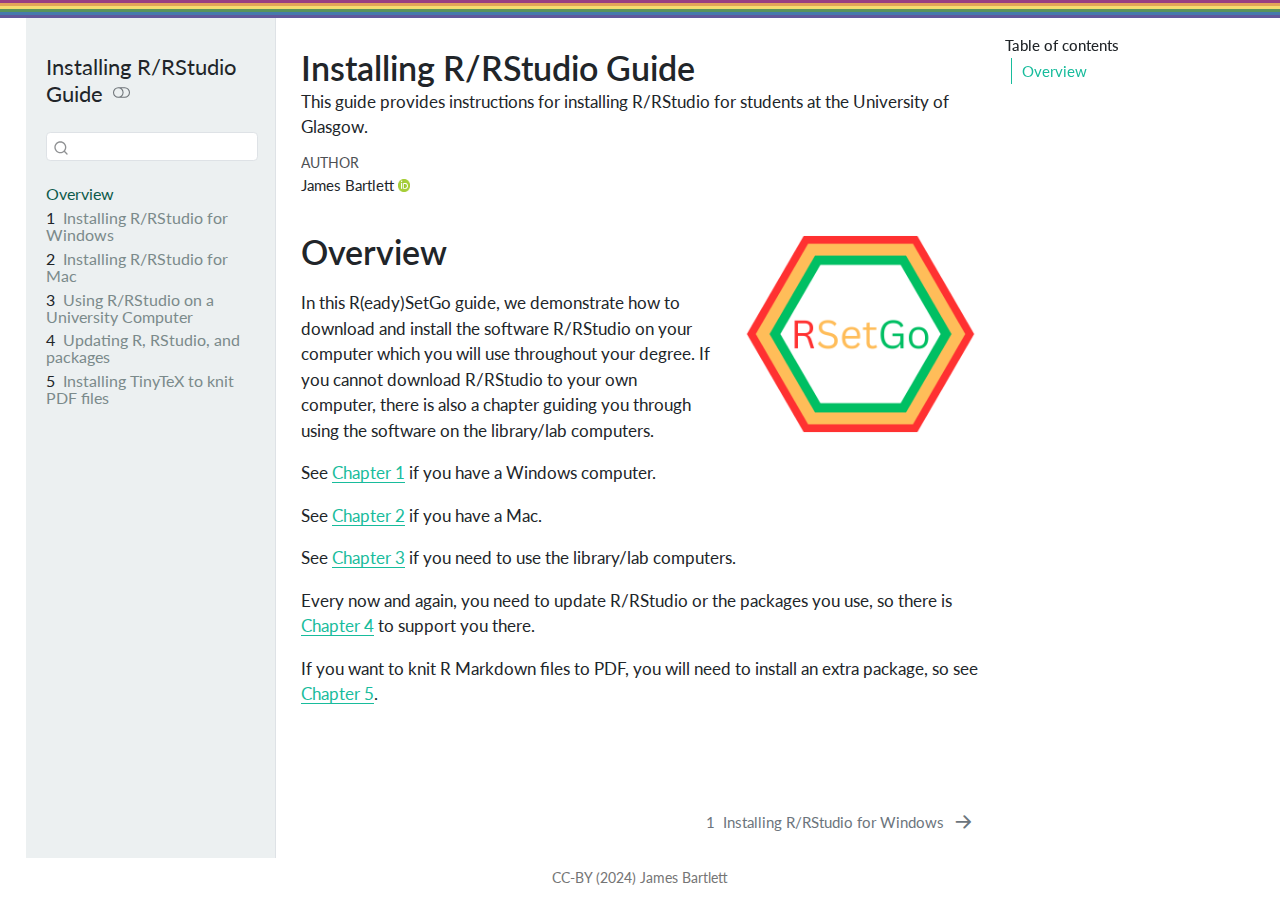
==== commit 67e9cc1a: "Update overview for regular links" ====
--- a/docs/index.html
+++ b/docs/index.html
@@ -36,7 +36,6 @@
 <script src="site_libs/quarto-html/quarto.js"></script>
 <script src="site_libs/quarto-html/popper.min.js"></script>
 <script src="site_libs/quarto-html/tippy.umd.min.js"></script>
-<script src="site_libs/quarto-html/anchor.min.js"></script>
 <link href="site_libs/quarto-html/tippy.css" rel="stylesheet">
 <link href="site_libs/quarto-html/quarto-syntax-highlighting.css" rel="stylesheet" class="quarto-color-scheme" id="quarto-text-highlighting-styles">
 <link href="site_libs/quarto-html/quarto-syntax-highlighting-dark.css" rel="prefetch" class="quarto-color-scheme quarto-color-alternate" id="quarto-text-highlighting-styles">
@@ -207,11 +206,11 @@
 <section id="overview" class="level1 unnumbered">
 <h1 class="unnumbered">Overview</h1>
 <p>In this R(eady)SetGo guide, we demonstrate how to download and install the software R/RStudio on your computer which you will use throughout your degree. If you cannot download R/RStudio to your own computer, there is also a chapter guiding you through using the software on the library/lab computers.</p>
-<p>See <a href="installing-r-windows.html" class="quarto-xref"><span>1&nbsp; Installing R/RStudio for Windows</span></a> if you have a Windows computer.</p>
-<p>See <a href="installing-r-mac.html" class="quarto-xref"><span>2&nbsp; Installing R/RStudio for Mac</span></a> if you have a Mac.</p>
-<p>See <a href="installing-r-library.html" class="quarto-xref"><span>3&nbsp; Using R/RStudio on a University Computer</span></a> if you need to use the library/lab computers.</p>
-<p>Every now and again, you need to update R/RStudio or the packages you use, so there is <a href="updating-r.html" class="quarto-xref"><span>4&nbsp; Updating R, RStudio, and packages</span></a> to support you there.</p>
-<p>If you want to knit R Markdown files to PDF, you will need to install an extra package, so see <a href="install-tidytex.html" class="quarto-xref"><span>5&nbsp; Installing TinyTeX to knit PDF files</span></a>.</p>
+<p>See <a href="installing-r-windows.html">Chapter 1</a> if you have a Windows computer.</p>
+<p>See <a href="installing-r-mac.html">Chapter 2</a> if you have a Mac.</p>
+<p>See <a href="installing-r-library.html">Chapter 3</a> if you need to use the library/lab computers.</p>
+<p>Every now and again, you need to update R/RStudio or the packages you use, so there is <a href="updating-r.html">Chapter 4</a> to support you there.</p>
+<p>If you want to knit R Markdown files to PDF, you will need to install an extra package, so see <a href="install-tidytex.html">Chapter 5</a>.</p>
 
 
 </section>
@@ -848,13 +847,6 @@
   } else {
     toggleColorMode(false);
   }
-  const icon = "";
-  const anchorJS = new window.AnchorJS();
-  anchorJS.options = {
-    placement: 'right',
-    icon: icon
-  };
-  anchorJS.add('.anchored');
   const isCodeAnnotation = (el) => {
     for (const clz of el.classList) {
       if (clz.startsWith('code-annotation-')) {                     
@@ -1260,7 +1252,7 @@
     </div>
   </div>
 </footer>
-<script>var lightboxQuarto = GLightbox({"selector":".lightbox","descPosition":"bottom","loop":false,"closeEffect":"zoom","openEffect":"zoom"});
+<script>var lightboxQuarto = GLightbox({"selector":".lightbox","closeEffect":"zoom","openEffect":"zoom","loop":false,"descPosition":"bottom"});
 window.onload = () => {
   lightboxQuarto.on('slide_before_load', (data) => {
     const { slideIndex, slideNode, slideConfig, player, trigger } = data;
